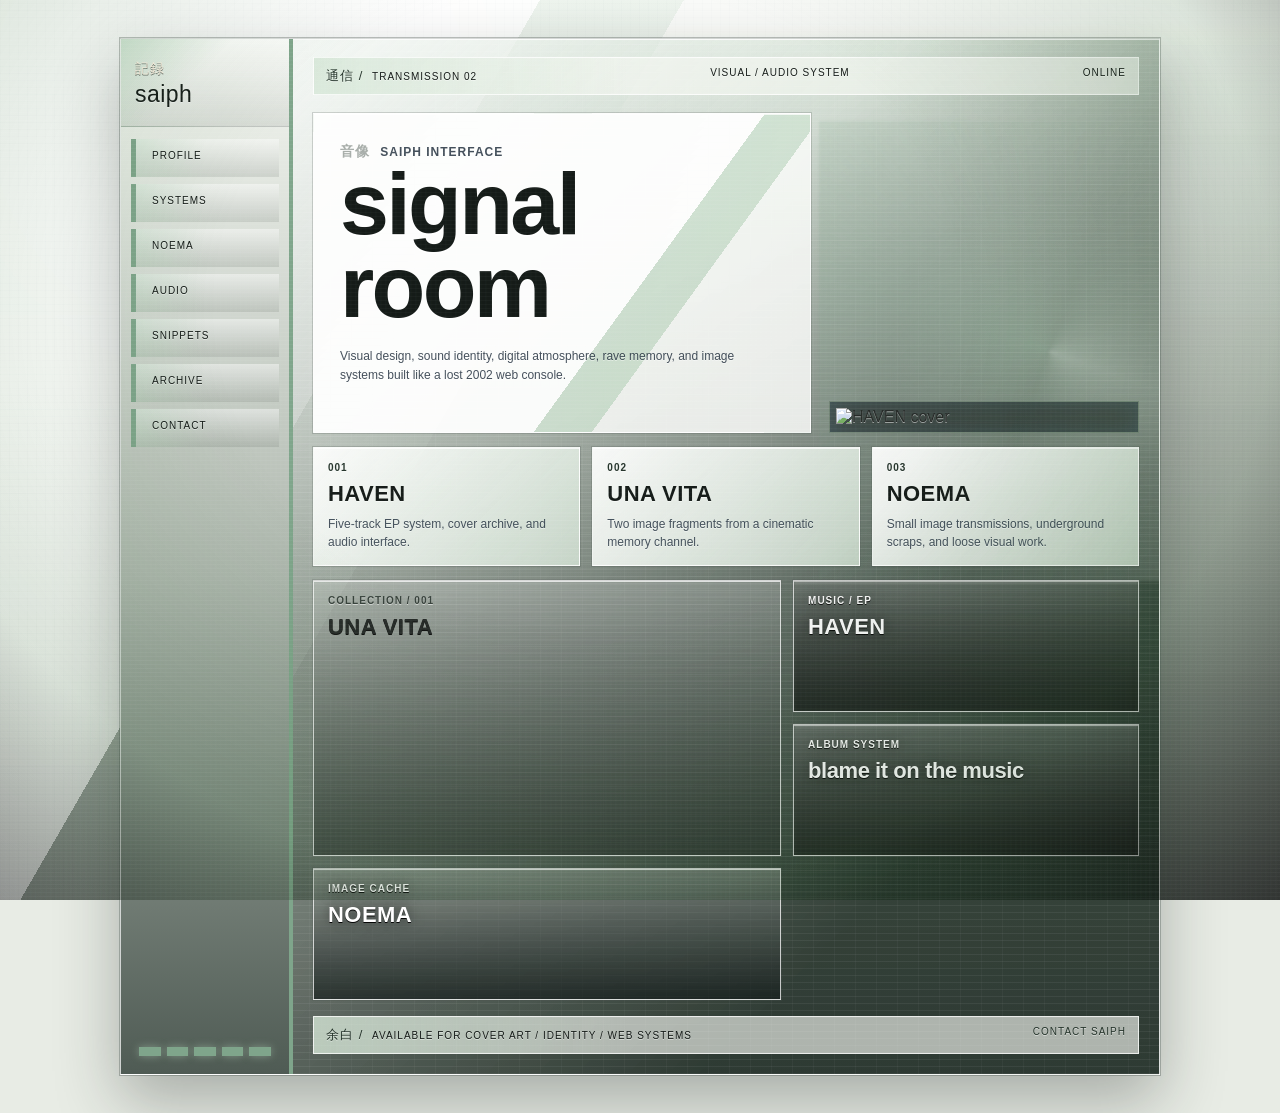
==== index.html @ 789c6767 "Add files via upload" ====
<!DOCTYPE html>
<html lang="en">
<head>
  <meta charset="UTF-8" />
  <meta name="viewport" content="width=device-width, initial-scale=1.0" />
  <title>Saiph</title>
  <link rel="stylesheet" href="style.css" />
</head>

<body class="portal-body">
  <div class="crt-overlay"></div>
  <div class="crt-vignette"></div>
  <div class="texture-overlay"></div>
  <div class="grain"></div>

  <main class="flash-stage home-stage">
    <aside class="stage-menu">
      <a href="index.html" class="stage-mark">saiph</a>
      <nav class="stage-links" aria-label="Primary">
        <a href="about.html">profile</a>
        <a href="index.html#work">systems</a>
        <a href="noema.html">noema</a>
        <a href="sound.html">audio</a>
        <a href="sound.html#snippets">snippets</a>
        <a href="index.html#archive">archive</a>
        <a href="index.html#contact">contact</a>
      </nav>
      <div class="stage-meter">
        <span></span><span></span><span></span><span></span><span></span>
      </div>
    </aside>

    <section class="stage-main">
      <header class="stage-topline">
        <span>transmission 02</span>
        <span>visual / audio system</span>
        <span>online</span>
      </header>

      <div class="hero-console">
        <div class="hero-copy">
          <p class="console-kicker">saiph interface</p>
          <h1>signal<br>room</h1>
          <p>
            Visual design, sound identity, digital atmosphere, rave memory,
            and image systems built like a lost 2002 web console.
          </p>
        </div>

        <div class="hero-visual">
          <img src="images/work/haven1.png" alt="HAVEN cover">
        </div>
      </div>

      <section class="stage-news">
        <article>
          <span>001</span>
          <strong>HAVEN</strong>
          <p>Five-track EP system, cover archive, and audio interface.</p>
        </article>
        <article>
          <span>002</span>
          <strong>UNA VITA</strong>
          <p>Two image fragments from a cinematic memory channel.</p>
        </article>
        <article>
          <span>003</span>
          <strong>NOEMA</strong>
          <p>Small image transmissions, underground scraps, and loose visual work.</p>
        </article>
      </section>

      <section class="stage-work" id="work">
        <a href="unavita.html" class="work-node large-node">
          <span>collection / 001</span>
          <strong>una vita</strong>
        </a>
        <a href="haven.html" class="work-node dark-node">
          <span>music / ep</span>
          <strong>haven</strong>
        </a>
        <a href="blame-it-on-the-music.html" class="work-node archive-node bmotm-preview-node" id="archive">
          <span>album system</span>
          <strong>blame it on the music</strong>
        </a>
        <a href="noema.html" class="work-node noema-preview-node">
          <span>image cache</span>
          <strong>noema</strong>
        </a>
      </section>

      <footer class="stage-footer" id="contact">
        <span>available for cover art / identity / web systems</span>
        <a href="mailto:your@email.com">contact saiph</a>
      </footer>
    </section>
  </main>

  <script src="script.js"></script>
</body>
</html>
---- style.css ----
@font-face {
  font-family: "CustomFont";
  src: url("fonts/ravefont.woff2") format("woff2");
}

@font-face {
  font-family: "SaiphBody";
  src: url("fonts/helvetica-neue-5/HelveticaNeueLight.otf") format("opentype");
}

@font-face {
  font-family: "SaiphBody";
  src: url("fonts/helvetica-neue-5/HelveticaNeueMedium.otf") format("opentype");
  font-weight: 700;
}

@font-face {
  font-family: "SaiphBody";
  src: url("fonts/helvetica-neue-5/HelveticaNeueRoman.otf") format("opentype");
  font-weight: 400;
}

@font-face {
  font-family: "SaiphBody";
  src: url("fonts/helvetica-neue-5/HelveticaNeueBold.otf") format("opentype");
  font-weight: 800;
}

@font-face {
  font-family: "SaiphInterface";
  src: url("fonts/carbonplus-regular-bl.otf") format("opentype");
}

@font-face {
  font-family: "SaiphDisplay";
  src: url("fonts/Capacitor.otf") format("opentype");
}

@font-face {
  font-family: "SaiphWide";
  src: url("fonts/sui generis rg.otf") format("opentype");
}

@font-face {
  font-family: "SaiphHero";
  src: url("fonts/conthrax-sb.otf") format("opentype");
}

@font-face {
  font-family: "SaiphJP";
  src: url("fonts/enka-dot-mincho-24/EnkaDotMincho24.ttf") format("truetype");
}

* {
  box-sizing: border-box;
}

html {
  scroll-behavior: smooth;
}

html,
body {
  margin: 0;
  min-height: 100%;
}

body {
  background: #ff9d35;
  color: #9f4300;
  font-family: Tahoma, Verdana, Arial, sans-serif;
  overflow-x: hidden;
  text-shadow: 0 1px 0 rgba(255, 255, 255, 0.55);
}

:root {
  --page-width: min(1180px, calc(100vw - 70px));

  --aqua: #ffb45c;
  --aqua-dark: #d96600;
  --aqua-deep: #a34700;
  --sky: #ffe3c2;

  --yellow: #ff8f1f;
  --yellow-soft: #ffe7cf;
  --cream: #fffef1;
  --white: #ffffff;

  --text: #a44700;
  --text-dark: #7d3300;
  --text-soft: rgba(125, 51, 0, 0.82);

  --portal-bg: rgba(255, 255, 255, 0.82);
  --portal-border: rgba(255, 255, 255, 0.95);
  --outline: rgba(199, 91, 0, 0.52);
}

body::before {
  content: "";
  position: fixed;
  inset: 0;
  z-index: -5;
  pointer-events: none;

  background:
    radial-gradient(circle at 12% 82%, rgba(255,255,255,0.28), transparent 12%),
    radial-gradient(circle at 75% 18%, rgba(255,255,255,0.18), transparent 16%),
    radial-gradient(circle at 82% 82%, rgba(255,255,255,0.2), transparent 14%),
    repeating-conic-gradient(
      from 0deg at 50% 42%,
      rgba(255,255,255,0.11) 0deg 12deg,
      rgba(255,255,255,0.025) 12deg 24deg
    ),
    linear-gradient(
      to bottom,
      #ff8d1d 0%,
      #ffb454 34%,
      #ffe0bb 64%,
      #fff5ea 100%
    );
}

.texture-overlay {
  position: fixed;
  inset: 0;
  z-index: 4;
  pointer-events: none;

  background:
    linear-gradient(rgba(255,255,255,0.2), rgba(255,255,255,0.02)),
    url("images/waterdrops1.jpg");

  background-size: cover;
  background-position: center;
  opacity: 0.18;
  mix-blend-mode: screen;
  filter: contrast(1.1) saturate(1.1);
}

.grain {
  position: fixed;
  inset: 0;
  z-index: 230;
  pointer-events: none;

  background:
    repeating-linear-gradient(
      to bottom,
      rgba(255,255,255,0.05),
      rgba(255,255,255,0.05) 1px,
      transparent 1px,
      transparent 4px
    );

  mix-blend-mode: overlay;
  opacity: 0.55;
}

.dot-screen {
  position: absolute;
  inset: 0;
  pointer-events: none;

  background-image: radial-gradient(
    rgba(255, 255, 255, 0.36) 1px,
    transparent 1px
  );

  background-size: 7px 7px;
  mix-blend-mode: overlay;
  opacity: 0.52;
}

.crt-overlay {
  position: fixed;
  inset: 0;
  z-index: 300;
  pointer-events: none;

  background:
    repeating-linear-gradient(
      to bottom,
      rgba(255, 255, 255, 0.05) 0px,
      rgba(255, 255, 255, 0.05) 1px,
      transparent 1px,
      transparent 4px
    ),
    repeating-linear-gradient(
      to right,
      rgba(255, 216, 50, 0.018) 0px,
      rgba(255, 216, 50, 0.018) 1px,
      rgba(255, 132, 0, 0.025) 1px,
      rgba(255, 132, 0, 0.025) 2px,
      transparent 2px,
      transparent 5px
    );

  mix-blend-mode: screen;
  opacity: 0.32;
}

.crt-overlay::after {
  content: "";
  position: absolute;
  inset: 0;
  background: rgba(255,255,255,0.04);
  opacity: 0;
  animation: tvFlicker 3.4s infinite;
}

.crt-vignette {
  position: fixed;
  inset: 0;
  z-index: 299;
  pointer-events: none;

  background:
    radial-gradient(
      ellipse at center,
      transparent 50%,
      rgba(156, 70, 0, 0.12) 78%,
      rgba(114, 45, 0, 0.3) 100%
    );

  opacity: 0.7;
}

@keyframes tvFlicker {
  0% { opacity: 0.018; }
  5% { opacity: 0.08; }
  6% { opacity: 0.015; }
  12% { opacity: 0.045; }
  40% { opacity: 0.014; }
  41% { opacity: 0.075; }
  42% { opacity: 0.016; }
  100% { opacity: 0.025; }
}

.orb {
  position: fixed;
  border-radius: 50%;
  filter: blur(36px);
  opacity: 0.45;
  pointer-events: none;
  z-index: 1;
  animation: drift 11s infinite alternate ease-in-out;
}

.orb-one {
  width: 280px;
  height: 280px;
  background: rgba(255, 255, 255, 0.34);
  top: 12%;
  left: -80px;
}

.orb-two {
  width: 240px;
  height: 240px;
  background: rgba(255, 162, 67, 0.34);
  right: -60px;
  top: 45%;
  animation-delay: 2s;
}

.orb-three {
  width: 260px;
  height: 260px;
  background: rgba(255, 232, 209, 0.36);
  left: 46%;
  bottom: 8%;
  animation-delay: 4s;
}

@keyframes drift {
  from {
    transform: translate(0, 0) scale(1);
  }

  to {
    transform: translate(28px, -20px) scale(1.08);
  }
}

.glass {
  background:
    linear-gradient(
      to bottom,
      rgba(255,255,255,0.94),
      rgba(255,232,209,0.82)
    );

  border: 7px solid rgba(255,255,255,0.96);
  border-radius: 24px;

  box-shadow:
    0 0 0 3px rgba(199, 91, 0, 0.34),
    0 10px 0 rgba(255, 143, 31, 0.12),
    0 18px 38px rgba(150, 68, 0, 0.18),
    inset 0 1px 0 rgba(255,255,255,0.98);

  backdrop-filter: blur(6px) saturate(120%);
  -webkit-backdrop-filter: blur(6px) saturate(120%);
}

.eyebrow {
  display: inline-flex;
  align-items: center;
  gap: 7px;

  margin: 0 0 16px 0;
  padding: 6px 12px;
  border-radius: 999px;

  background: rgba(255,255,255,0.72);
  border: 4px solid rgba(255,255,255,0.95);
  box-shadow: 0 0 0 2px rgba(199, 91, 0, 0.3);

  color: var(--text);
  font-size: 10px;
  font-weight: 700;
  letter-spacing: 1.5px;
  text-transform: uppercase;
}

.eyebrow::before {
  content: "★";
  color: var(--yellow);
  font-size: 14px;
  text-shadow: 0 0 6px rgba(255, 216, 60, 0.65);
}

.small-label {
  display: inline-flex;
  margin-bottom: 14px !important;
  padding: 5px 10px;

  color: var(--text);
  background: rgba(255,255,255,0.58);
  border-radius: 999px;

  font-size: 10px !important;
  font-weight: 700;
  letter-spacing: 1.4px;
  text-transform: uppercase;
  opacity: 1 !important;
}

h1,
h2,
h3,
p {
  position: relative;
  z-index: 2;
}

h1,
h2 {
  text-shadow:
    0 3px 0 rgba(255,255,255,0.5),
    0 0 16px rgba(255,255,255,0.28),
    0 0 24px rgba(255, 143, 31, 0.18);
}

h1 {
  margin: 0;
  color: #c85b00;
  font-family: "CustomFont", Tahoma, Verdana, sans-serif;
  font-size: clamp(105px, 19vw, 260px);
  font-weight: 300;
  letter-spacing: -0.085em;
  line-height: 0.74;
  text-transform: lowercase;
}

h2 {
  margin: 0;
  color: #b95300;
  font-family: "CustomFont", Tahoma, Verdana, sans-serif;
  font-size: clamp(40px, 6.5vw, 86px);
  font-weight: 300;
  letter-spacing: -0.055em;
  line-height: 0.95;
  text-transform: lowercase;
}

.nav {
  position: fixed;
  top: 22px;
  left: 50%;
  transform: translateX(-50%);
  width: var(--page-width);
  min-height: 66px;
  padding: 10px 18px;
  border-radius: 999px;
  z-index: 100;

  background:
    linear-gradient(
      to bottom,
      rgba(255,255,255,0.96),
      rgba(255,232,209,0.86)
    );

  border: 7px solid rgba(255,255,255,0.96);

  box-shadow:
    0 0 0 3px rgba(199, 91, 0, 0.42),
    0 12px 28px rgba(150, 68, 0, 0.16),
    inset 0 1px 0 rgba(255,255,255,1);

  display: flex;
  align-items: center;
  justify-content: space-between;
}

.logo {
  color: #c85b00;
  text-decoration: none;
  font-family: "CustomFont", Tahoma, Verdana, sans-serif;
  font-size: 36px;
  line-height: 1;
  letter-spacing: -2px;
  text-transform: lowercase;
  text-shadow: 0 2px 0 rgba(255,255,255,0.55);
}

.logo::after {
  content: "";
  display: inline-block;
  margin-left: 4px;
  padding: 1px 6px;
  border-radius: 7px;
  background: #c85b00;
  color: white;
  font-family: Tahoma, Verdana, sans-serif;
  font-size: 10px;
  letter-spacing: 0;
  vertical-align: middle;
}

.nav-links {
  display: flex;
  gap: 8px;
  flex-wrap: wrap;
}

.nav-links a {
  color: #9f4300;
  text-decoration: none;
  font-size: 11px;
  font-weight: 700;
  letter-spacing: 0.8px;
  text-transform: uppercase;

  padding: 8px 12px;
  border-radius: 999px;

  background:
    linear-gradient(
      to bottom,
      rgba(255,255,255,0.76),
      rgba(255,238,222,0.64)
    );

  border: 2px solid rgba(255,255,255,0.8);
}

.nav-links a:hover {
  background: linear-gradient(to bottom, #fff2e4, #ffad57);
  color: #7d3300;
}

.floating-ui {
  display: none;
}

.hud-chip {
  position: fixed;
  z-index: 120;
  min-width: 165px;
  padding: 12px 14px;
  border-radius: 18px;
  color: #9f4300;

  background:
    linear-gradient(
      to bottom,
      rgba(255,255,255,0.94),
      rgba(255,232,209,0.84)
    );

  border: 6px solid rgba(255,255,255,0.96);

  box-shadow:
    0 0 0 2px rgba(199,91,0,0.42),
    0 0 14px rgba(255, 172, 90, 0.2),
    0 8px 18px rgba(150, 68, 0, 0.14);

  animation:
    hudFloat 5s ease-in-out infinite,
    hudFlicker 6s linear infinite;
}

.hud-label {
  display: block;
  margin-bottom: 4px;
  font-size: 9px;
  font-weight: 700;
  letter-spacing: 2px;
  text-transform: uppercase;
  opacity: 0.62;
}

.hud-value {
  display: block;
  color: #a44700;
  font-size: 11px;
  letter-spacing: 1.3px;
  text-transform: uppercase;
  font-weight: 700;
  text-shadow:
    0 0 6px rgba(255,255,255,0.65),
    0 0 12px rgba(255, 143, 31, 0.18);
}

.hud-top-left {
  top: 112px;
  left: 34px;
}

.hud-top-right {
  top: 112px;
  right: 34px;
}

.hud-bottom-left {
  bottom: 34px;
  left: 34px;
}

.hud-scan {
  position: fixed;
  left: 0;
  right: 0;
  top: -12%;
  height: 18%;
  z-index: 250;
  pointer-events: none;

  background: linear-gradient(
    to bottom,
    rgba(255,255,255,0),
    rgba(255,255,255,0.05),
    rgba(255, 143, 31, 0.12),
    rgba(255,255,255,0)
  );

  mix-blend-mode: screen;
  animation: scanSweep 9s linear infinite;
}

body::after {
  content: "";
  position: fixed;
  width: 118px;
  height: 118px;
  bottom: 24px;
  right: 24px;
  z-index: 115;
  pointer-events: none;
  opacity: 0.46;

  border-bottom: 4px solid rgba(255,255,255,0.72);
  border-right: 4px solid rgba(255,255,255,0.72);
  border-radius: 0 0 22px 0;
  box-shadow: 0 0 0 2px rgba(199,91,0,0.22);
}

@keyframes hudFloat {
  0% { transform: translateY(0); }
  50% { transform: translateY(-6px); }
  100% { transform: translateY(0); }
}

@keyframes hudFlicker {
  0% { opacity: 0.96; }
  2% { opacity: 0.76; }
  4% { opacity: 0.98; }
  20% { opacity: 0.9; }
  21% { opacity: 0.7; }
  22% { opacity: 0.95; }
  60% { opacity: 0.88; }
  61% { opacity: 1; }
  62% { opacity: 0.86; }
  100% { opacity: 0.94; }
}

@keyframes scanSweep {
  0% {
    top: -18%;
    opacity: 0;
  }

  8% {
    opacity: 0.72;
  }

  50% {
    opacity: 0.42;
  }

  100% {
    top: 110%;
    opacity: 0;
  }
}

.section-grid,
.section-header,
.work-grid,
.featured-collection,
.details-grid,
.showcase-grid,
.next-link,
.haven-gallery-grid,
.haven-tracklist-wrap,
.about-channel-grid,
.sound-release-grid {
  width: var(--page-width);
  margin-left: auto;
  margin-right: auto;
  position: relative;
  z-index: 3;
}

.page-section {
  min-height: 100vh;
  position: relative;
  z-index: 5;
  padding: 118px 0;
  color: var(--text);
}

.page-section::before,
.collection-showcase::before,
.details-section::before,
.next-section::before,
.haven-gallery-section::before,
.haven-tracklist-section::before,
.about-page-section::before,
.about-signal-section::before,
.sound-release-section::before {
  content: "";
  position: absolute;
  inset: 0;
  pointer-events: none;
  z-index: 1;

  background:
    radial-gradient(circle at 12% 28%, rgba(255,255,255,0.24), transparent 10%),
    radial-gradient(circle at 82% 72%, rgba(255,255,255,0.18), transparent 12%),
    repeating-linear-gradient(
      to bottom,
      rgba(255,255,255,0.08),
      rgba(255,255,255,0.08) 1px,
      transparent 1px,
      transparent 8px
    );

  mix-blend-mode: overlay;
}

.section-grid {
  display: grid;
  grid-template-columns: 1fr 430px;
  gap: 36px;
  align-items: start;
}

.section-title {
  position: sticky;
  top: 120px;
}

.section-header {
  margin-bottom: 34px;
}

.text-panel,
.process-panel {
  border-radius: 24px;
  padding: 24px;
  margin-top: 34px;
}

.text-panel p,
.process-row p {
  margin: 0 0 16px;
  font-size: 13px;
  line-height: 1.65;
  color: var(--text-soft);
}

.hero,
.about-page-hero,
.sound-page-hero {
  min-height: 100vh;
  position: relative;
  padding: 120px 0 74px;
  overflow: hidden;

  background:
    radial-gradient(circle at 12% 35%, rgba(255,255,255,0.28), transparent 13%),
    radial-gradient(circle at 82% 78%, rgba(255,255,255,0.26), transparent 15%),
    repeating-conic-gradient(
      from 0deg at 50% 45%,
      rgba(255,255,255,0.12) 0deg 11deg,
      rgba(255,255,255,0.025) 11deg 24deg
    ),
    linear-gradient(
      to bottom,
      #ff8d1d 0%,
      #ffb454 36%,
      #ffe0bb 63%,
      #fff5ea 100%
    );

  filter: saturate(1.12) contrast(1.02);
}

.hero::before {
  content: "";
  position: absolute;
  left: -8%;
  top: 10%;
  width: 55vw;
  height: 55vw;
  border-radius: 50%;
  border: 34px solid rgba(255, 143, 31, 0.58);
  box-shadow:
    0 0 0 12px rgba(255,255,255,0.42),
    inset 0 0 30px rgba(255,255,255,0.25);
  opacity: 0.55;
  transform: rotate(-18deg);
  pointer-events: none;
}

.hero-grid,
.about-page-grid,
.sound-page-grid {
  position: relative;
  z-index: 6;
  width: var(--page-width);
  min-height: calc(100vh - 194px);
  margin: 0 auto;

  display: grid;
  grid-template-columns: 1fr 350px;
  align-items: end;
  gap: 28px;
}

.hero-panel,
.about-profile-card,
.sound-status-card {
  padding: 20px;
  border-radius: 24px;
  margin-bottom: 18px;
  position: relative;
}

.about-profile-card::before,
.sound-status-card::before {
  content: "";
  position: absolute;
  inset: 12px;
  border: 2px dotted rgba(199,91,0,0.34);
  border-radius: 16px;
  pointer-events: none;
}

.hero-panel p {
  margin: 0;
  font-size: 13px;
  line-height: 1.55;
  color: var(--text-soft);
}

.about-section,
.work-section,
.archive-section,
.contact-section,
.collection-showcase,
.process-section,
.details-section,
.haven-story-section,
.haven-gallery-section,
.haven-tracklist-section,
.next-section,
.about-page-section,
.about-signal-section,
.sound-release-section {
  background:
    radial-gradient(circle at 12% 25%, rgba(255,255,255,0.3), transparent 12%),
    radial-gradient(circle at 78% 78%, rgba(255,255,255,0.22), transparent 14%),
    repeating-conic-gradient(
      from 0deg at 50% 40%,
      rgba(255,255,255,0.09) 0deg 10deg,
      rgba(255,255,255,0.02) 10deg 22deg
    ),
    linear-gradient(
      to bottom,
      #ff9d35 0%,
      #ffe0bb 38%,
      #ffffff 70%,
      #ffb15d 100%
    );

  background-size: cover;
  background-position: center;
}

.archive-section,
.next-section {
  background:
    radial-gradient(circle at 18% 28%, rgba(255,255,255,0.28), transparent 12%),
    radial-gradient(circle at 76% 76%, rgba(255,255,255,0.2), transparent 14%),
    linear-gradient(
      to bottom,
      #ffbd72 0%,
      #ffffff 52%,
      #ffb15d 100%
    );
}

.featured-collection {
  margin-bottom: 24px;
  min-height: 560px;
  border-radius: 28px;
  padding: 24px;

  display: grid;
  grid-template-columns: 350px 1fr;
  gap: 28px;
  align-items: center;

  overflow: hidden;
}

.featured-collection::before {
  content: "";
  position: absolute;
  inset: 0;
  background:
    radial-gradient(circle at 18% 18%, rgba(255, 143, 31, 0.22), transparent 22%),
    radial-gradient(circle at 88% 82%, rgba(255, 211, 168, 0.24), transparent 30%);
  pointer-events: none;
}

.featured-info {
  position: relative;
  z-index: 2;
}

.featured-info h3 {
  margin: 0 0 16px;
  color: var(--text);
  font-family: "CustomFont", Tahoma, Verdana, sans-serif;
  font-size: clamp(50px, 7vw, 96px);
  font-weight: 300;
  letter-spacing: -0.075em;
  line-height: 0.88;
  text-transform: lowercase;
}

.featured-info p {
  margin: 0 0 22px;
  max-width: 310px;
  color: var(--text-soft);
  font-size: 13px;
  line-height: 1.65;
}

.featured-images {
  position: relative;
  z-index: 2;
  height: 500px;
}

.featured-img {
  position: absolute;
  overflow: hidden;
  border-radius: 22px;
  padding: 8px;

  background: white;
  border: 7px solid rgba(255,255,255,0.96);

  box-shadow:
    0 0 0 3px rgba(199, 91, 0, 0.32),
    0 14px 30px rgba(150, 68, 0, 0.16);

  transition: 0.35s ease;
}

.featured-img img,
.showcase-image img {
  width: 100%;
  height: 100%;
  display: block;
  object-fit: cover;
}

.featured-img img {
  border-radius: 14px;
}

.tall-img {
  width: 46%;
  height: 92%;
  left: 5%;
  top: 0;
  transform: rotate(-2deg);
}

.offset-img {
  width: 54%;
  height: 70%;
  right: 2%;
  bottom: 0;
  transform: rotate(3deg);
}

.tall-img:hover {
  transform: rotate(-2deg) translateY(-10px) scale(1.02);
}

.offset-img:hover {
  transform: rotate(3deg) translateY(-10px) scale(1.02);
}

.collection-link,
.button {
  display: inline-flex;
  align-items: center;
  justify-content: center;
  padding: 12px 18px;
  border-radius: 999px;

  color: #7d3300;
  text-decoration: none;
  font-size: 11px;
  font-weight: 700;
  letter-spacing: 1px;
  text-transform: uppercase;

  background: linear-gradient(to bottom, #fff2e4, #ffad57);
  border: 5px solid white;

  box-shadow:
    0 0 0 2px rgba(199,91,0,0.34),
    0 8px 18px rgba(150,68,0,0.12);

  transition: 0.25s ease;
}

.collection-link:hover,
.button:hover {
  transform: translateY(-3px);
  filter: saturate(1.15);
}

.work-grid {
  display: grid;
  grid-template-columns: repeat(3, 1fr);
  gap: 18px;
}

.work-card {
  border-radius: 24px;
  padding: 16px;
  min-height: 460px;

  display: flex;
  flex-direction: column;
  justify-content: flex-end;

  transition:
    transform 0.35s ease,
    background 0.35s ease,
    border 0.35s ease;
}

.work-card:hover {
  transform: translateY(-10px) scale(1.012);
}

.work-image {
  height: 245px;
  border-radius: 18px;
  margin-bottom: 18px;

  background-size: cover;
  background-position: center;

  border: 7px solid rgba(255,255,255,0.96);

  box-shadow:
    0 0 0 2px rgba(199,91,0,0.32),
    0 10px 24px rgba(150,68,0,0.14);

  filter:
    contrast(1.04)
    saturate(1.08)
    brightness(1.02)
    blur(0.08px);
}

.work-image-haven {
  background:
    linear-gradient(rgba(255,255,255,0.12), rgba(255,132,0,0.16)),
    url("images/work/haven1.png");
}

.work-image-two {
  background:
    radial-gradient(circle at 30% 30%, rgba(255, 143, 31, 0.55), transparent 38%),
    radial-gradient(circle at 70% 80%, rgba(255, 232, 209, 0.5), transparent 42%),
    #ffbd72;
}

.work-image-three {
  background:
    radial-gradient(circle at top left, rgba(255, 143, 31, 0.42), transparent 35%),
    radial-gradient(circle at bottom right, rgba(255, 232, 209, 0.68), transparent 35%),
    #fff5ea;
}

.work-card h3,
.about-channel-card h3,
.sound-release-card h3,
.sound-player-placeholder h3,
.process-row h3,
.detail-card h3 {
  margin: 0 0 10px;
  color: var(--text);
  font-family: "CustomFont", Tahoma, Verdana, sans-serif;
  font-size: 30px;
  font-weight: 300;
  letter-spacing: -0.04em;
  line-height: 1;
  text-transform: lowercase;
}

.work-card p,
.about-channel-card p,
.sound-release-card p,
.sound-player-placeholder p {
  margin: 0 0 14px;
  color: var(--text-soft);
  font-size: 13px;
  line-height: 1.55;
}

.archive-list {
  border-radius: 24px;
  overflow: hidden;
  margin-top: 34px;
}

.archive-row {
  display: grid;
  grid-template-columns: 70px 1fr;
  gap: 16px;
  padding: 20px 22px;
  border-bottom: 2px solid rgba(199, 91, 0, 0.16);
}

.archive-row:last-child {
  border-bottom: none;
}

.archive-row span {
  color: var(--text);
  font-size: 11px;
  font-weight: 700;
  letter-spacing: 3px;
  opacity: 0.62;
}

.archive-row p {
  margin: 0;
  color: var(--text);
  font-size: 15px;
  font-weight: 700;
  letter-spacing: 0.8px;
  text-transform: lowercase;
}

.contact-section {
  min-height: 100vh;
  padding: 120px 0;
  position: relative;
  z-index: 5;

  display: flex;
  align-items: center;
  justify-content: center;
}

.contact-card {
  width: min(760px, calc(100vw - 80px));
  border-radius: 28px;
  padding: 38px;
  text-align: center;
}

.contact-card h2 {
  margin-bottom: 22px;
}

.contact-card p {
  max-width: 520px;
  margin: 0 auto 28px;
  color: var(--text-soft);
  font-size: 14px;
  line-height: 1.65;
}

.collection-hero,
.haven-hero {
  min-height: 100vh;
  position: relative;
  z-index: 5;
  padding: 120px 0 74px;

  background:
    radial-gradient(circle at 12% 35%, rgba(255,255,255,0.28), transparent 13%),
    radial-gradient(circle at 82% 78%, rgba(255,255,255,0.26), transparent 15%),
    linear-gradient(
      to bottom,
      rgba(255, 143, 31, 0.5),
      rgba(255, 232, 209, 0.5) 45%,
      rgba(255, 177, 93, 0.86) 100%
    );

  background-size: cover;
  background-position: center;
  filter: saturate(1.08) contrast(1.02);
}

.collection-hero {
  background:
    radial-gradient(circle at 12% 35%, rgba(255,255,255,0.28), transparent 13%),
    radial-gradient(circle at 82% 78%, rgba(255,255,255,0.26), transparent 15%),
    linear-gradient(
      to bottom,
      rgba(255, 143, 31, 0.5),
      rgba(255, 232, 209, 0.5) 45%,
      rgba(255, 177, 93, 0.86) 100%
    ),
    url("images/work/unavita1.png");
}

.haven-hero {
  background:
    radial-gradient(circle at 12% 35%, rgba(255,255,255,0.28), transparent 13%),
    radial-gradient(circle at 82% 78%, rgba(255,255,255,0.26), transparent 15%),
    linear-gradient(
      to bottom,
      rgba(255, 143, 31, 0.48),
      rgba(255, 232, 209, 0.48) 45%,
      rgba(255, 177, 93, 0.84) 100%
    ),
    url("images/work/haven1.png");
  overflow: hidden;
}

.collection-hero-grid,
.haven-hero-grid {
  width: var(--page-width);
  min-height: calc(100vh - 194px);
  margin: 0 auto;

  display: grid;
  grid-template-columns: 1fr 350px;
  align-items: end;
  gap: 28px;

  position: relative;
  z-index: 3;
}

.collection-title h1,
.haven-title-block h1,
.about-page-title h1,
.sound-page-title h1 {
  margin: 0;
  color: #c85b00;
  font-size: clamp(86px, 15vw, 230px);
  line-height: 0.74;
}

.haven-title-block h1 {
  font-size: clamp(96px, 17vw, 240px);
  line-height: 0.8;
  text-transform: uppercase;
}

.collection-intro,
.haven-hud {
  padding: 20px;
  border-radius: 24px;
  margin-bottom: 18px;
  position: relative;
}

.collection-intro p {
  margin: 0;
  color: var(--text-soft);
  font-size: 13px;
  line-height: 1.58;
}

.collection-showcase {
  position: relative;
  z-index: 5;
  min-height: 100vh;
  padding: 110px 0;
}

.showcase-grid {
  display: grid;
  grid-template-columns: 1.1fr 0.9fr;
  gap: 22px;
  align-items: center;
}

.showcase-image {
  border-radius: 24px;
  padding: 8px;
  overflow: hidden;
}

.showcase-image img {
  border-radius: 15px;
}

.large-left {
  height: 690px;
}

.small-right {
  height: 500px;
  transform: translateY(80px);
}

.process-row {
  display: grid;
  grid-template-columns: 58px 1fr;
  gap: 22px;
  padding: 24px 0;
  border-bottom: 2px solid rgba(199, 91, 0, 0.16);
}

.process-row:first-child {
  padding-top: 0;
}

.process-row:last-child {
  padding-bottom: 0;
  border-bottom: none;
}

.process-row span,
.track-item span {
  color: var(--text);
  font-size: 11px;
  font-weight: 700;
  letter-spacing: 3px;
  opacity: 0.62;
}

.details-section {
  position: relative;
  z-index: 5;
  padding: 110px 0;
  color: var(--text);
}

.details-grid {
  display: grid;
  grid-template-columns: repeat(3, 1fr);
  gap: 18px;
}

.detail-card {
  border-radius: 24px;
  padding: 24px;
  min-height: 170px;

  display: flex;
  flex-direction: column;
  justify-content: flex-end;
}

.haven-track-cloud {
  position: absolute;
  inset: 0;
  z-index: 2;
  pointer-events: none;
  overflow: hidden;

  display: grid;
  grid-template-columns: repeat(3, 1fr);
  align-content: center;
  gap: 15px 22px;
  padding: 150px 60px 60px;
}

.haven-track-cloud span {
  color: rgba(255,255,255,0.22);
  font-family: "CustomFont", Tahoma, Verdana, sans-serif;
  font-size: clamp(28px, 4vw, 74px);
  letter-spacing: 0.05em;
  text-transform: uppercase;
  white-space: nowrap;
  text-shadow: 0 0 12px rgba(255,255,255,0.22);
}

.haven-track-cloud span:nth-child(2n) {
  color: rgba(255, 220, 55, 0.22);
}

.haven-track-cloud span:nth-child(3n) {
  color: rgba(255,255,255,0.15);
}

.haven-track-cloud span:nth-child(4n) {
  color: rgba(72, 180, 205, 0.18);
}

.haven-hud::before {
  content: "";
  position: absolute;
  inset: 12px;
  border: 2px dotted rgba(199,91,0,0.34);
  border-radius: 16px;
  pointer-events: none;
}

.hud-row {
  display: flex;
  justify-content: space-between;
  gap: 14px;
  padding: 11px 0;
  border-bottom: 2px solid rgba(199, 91, 0, 0.14);
  position: relative;
  z-index: 2;
}

.hud-row:last-of-type {
  margin-bottom: 18px;
}

.hud-row span {
  color: var(--text);
  font-size: 10px;
  font-weight: 700;
  letter-spacing: 1.5px;
  text-transform: uppercase;
  opacity: 0.65;
}

.hud-row strong {
  color: var(--text-dark);
  font-size: 11px;
  letter-spacing: 1px;
  text-transform: uppercase;
  font-weight: 700;
}

.hud-button {
  width: 100%;
}

.haven-gallery-section,
.haven-tracklist-section,
.about-page-section,
.about-signal-section,
.sound-release-section {
  min-height: 100vh;
  position: relative;
  z-index: 5;
  padding: 110px 0;
  color: var(--text);
}

.haven-gallery-grid {
  display: grid;
  grid-template-columns: repeat(2, 1fr);
  gap: 18px;
}

.haven-cover-card {
  border-radius: 24px;
  padding: 16px;
}

.haven-cover-image,
.sound-cover {
  border-radius: 18px;
  overflow: hidden;
  border: 7px solid white;
  box-shadow:
    0 0 0 2px rgba(199,91,0,0.32),
    0 12px 24px rgba(150,68,0,0.14);
}

.haven-cover-image img,
.sound-cover img {
  width: 100%;
  display: block;
  object-fit: cover;
}

.haven-tracklist-wrap {
  display: grid;
  grid-template-columns: 1fr 320px;
  gap: 18px;
  align-items: start;
}

.tracklist-panel,
.haven-side-note {
  border-radius: 24px;
  padding: 20px;
}

.track-item {
  display: grid;
  grid-template-columns: 62px 1fr;
  gap: 18px;
  padding: 16px 0;
  border-bottom: 2px solid rgba(199, 91, 0, 0.16);
}

.track-item:last-child {
  border-bottom: none;
}

.track-item span {
  align-self: center;
}

.track-item p {
  margin: 0;
  color: var(--text);
  font-family: "CustomFont", Tahoma, Verdana, sans-serif;
  font-size: clamp(24px, 2.2vw, 38px);
  letter-spacing: -0.04em;
  line-height: 1.05;
  text-transform: uppercase;
}

.haven-side-note p {
  margin: 0 0 14px;
  color: var(--text-soft);
  font-size: 13px;
  line-height: 1.6;
}

.about-channel-grid {
  display: grid;
  grid-template-columns: repeat(3, 1fr);
  gap: 18px;
}

.about-channel-card {
  min-height: 320px;
  border-radius: 24px;
  padding: 20px;

  display: flex;
  flex-direction: column;
  justify-content: flex-end;
}

.sound-release-grid {
  display: grid;
  grid-template-columns: 1fr 1fr;
  gap: 18px;
}

.sound-release-card,
.sound-player-placeholder {
  border-radius: 24px;
  padding: 18px;
}

.sound-cover {
  margin-bottom: 18px;
}

.sound-release-info {
  padding: 4px;
}

.media-player {
  margin-top: 20px;
  border-radius: 20px;
  padding: 14px;

  background:
    linear-gradient(
      to bottom,
      rgba(255,255,255,0.72),
      rgba(255,226,200,0.72)
    );

  border: 5px solid white;
  box-shadow:
    0 0 0 2px rgba(199,91,0,0.32),
    inset 0 1px 0 rgba(255,255,255,0.9);
}

.player-screen {
  border-radius: 14px;
  padding: 18px;
  margin-bottom: 12px;

  background:
    linear-gradient(
      to bottom,
      #d96500,
      #9f4300
    );

  color: white;
  box-shadow:
    inset 0 0 18px rgba(255,255,255,0.14),
    0 0 12px rgba(176,77,0,0.22);
}

.player-screen span {
  display: block;
  margin-bottom: 8px;
  font-size: 10px;
  letter-spacing: 2px;
  opacity: 0.76;
}

.player-screen strong {
  display: block;
  font-size: 18px;
  letter-spacing: 1px;
}

.player-screen p {
  margin: 10px 0 0;
  color: rgba(255,255,255,0.82);
}

.player-progress {
  height: 12px;
  margin-bottom: 12px;
  padding: 2px;
  border-radius: 999px;
  background: rgba(255,255,255,0.82);
  border: 2px solid rgba(255,255,255,0.92);
}

.player-progress span {
  display: block;
  width: 18%;
  height: 100%;
  border-radius: inherit;
  background: linear-gradient(to right, #ffbd72, #ff7a00);
}

.player-controls {
  display: flex;
  gap: 8px;
  margin-bottom: 12px;
}

.player-controls button {
  flex: 1;
  height: 42px;
  border-radius: 999px;

  background: linear-gradient(to bottom, #fff2e4, #ffb15d);
  border: 4px solid white;
  color: #9f4300;

  font-size: 12px;
  font-weight: 700;

  box-shadow:
    0 0 0 2px rgba(199,91,0,0.28);
  cursor: pointer;
}

.player-controls button:hover,
.player-track:hover {
  filter: saturate(1.15);
  transform: translateY(-2px);
}

.player-tracklist {
  display: grid;
  gap: 8px;
}

.player-track {
  width: 100%;
  min-height: 44px;
  padding: 0 14px;
  border-radius: 14px;
  border: 2px solid rgba(255,255,255,0.92);
  background: rgba(255,255,255,0.72);
  color: var(--text-dark);
  text-align: left;
  font-size: 12px;
  font-weight: 700;
  letter-spacing: 1px;
  cursor: pointer;
}

.player-track.is-active {
  background: linear-gradient(to right, #ff8d1d, #ffc37d);
  color: white;
}

.next-section {
  position: relative;
  z-index: 5;
  padding: 90px 0 120px;
  color: var(--text);
}

.next-link {
  display: flex;
  justify-content: space-between;
  align-items: center;

  border-radius: 28px;
  padding: 28px;

  color: var(--text);
  text-decoration: none;
}

.next-link span {
  color: var(--text);
  font-size: 11px;
  font-weight: 700;
  letter-spacing: 2px;
  text-transform: uppercase;
  opacity: 0.66;
}

.next-link strong {
  color: var(--text);
  font-family: "CustomFont", Tahoma, Verdana, sans-serif;
  font-size: clamp(30px, 5vw, 68px);
  font-weight: 300;
  letter-spacing: -0.06em;
  text-transform: lowercase;
}

.next-link:hover {
  filter: saturate(1.1);
}

img {
  image-rendering: auto;
  filter:
    contrast(1.04)
    saturate(1.08)
    brightness(1.02)
    blur(0.05px);
}

/* Older sci-fi / liminal Y2K pass */
:root {
  --page-width: min(1120px, calc(100vw - 76px));
  --aqua: #8dc2df;
  --aqua-dark: #1a6092;
  --aqua-deep: #071525;
  --sky: #d9edf4;
  --yellow: #8fd12a;
  --yellow-soft: #d8f4a7;
  --cream: #f3f5ec;
  --text: #17364d;
  --text-dark: #071525;
  --text-soft: rgba(13, 35, 52, 0.74);
  --portal-bg: rgba(239, 248, 250, 0.76);
  --portal-border: rgba(255, 255, 255, 0.72);
  --outline: rgba(68, 127, 165, 0.46);
  --void: #03080f;
  --acid: #8fd12a;
  --violet: #53319a;
}

body {
  background: #071525;
  color: var(--text);
  font-family: "Trebuchet MS", Tahoma, Verdana, Arial, sans-serif;
  text-shadow: 0 1px 0 rgba(255,255,255,0.48);
}

body::before {
  background:
    linear-gradient(rgba(242,250,252,0.62), rgba(10,28,45,0.9)),
    url("images/waterdrops1.jpg"),
    linear-gradient(120deg, #eaf4f6 0%, #9ec6da 34%, #244f78 67%, #040810 100%);
  background-size: cover;
  background-position: center;
  filter: saturate(0.7) contrast(0.9) brightness(1.06);
}

.texture-overlay {
  background:
    linear-gradient(rgba(255,255,255,0.2), rgba(255,255,255,0.03)),
    repeating-linear-gradient(90deg, rgba(8,32,50,0.04) 0 1px, transparent 1px 9px),
    repeating-linear-gradient(0deg, rgba(8,32,50,0.03) 0 1px, transparent 1px 7px);
  opacity: 0.38;
  mix-blend-mode: multiply;
}

.crt-overlay {
  background:
    repeating-linear-gradient(to bottom, rgba(255,255,255,0.055) 0 1px, transparent 1px 4px),
    repeating-linear-gradient(to right, rgba(109,180,220,0.035) 0 1px, rgba(132,210,60,0.022) 1px 2px, transparent 2px 5px);
  opacity: 0.42;
}

.crt-vignette {
  background:
    radial-gradient(ellipse at center, transparent 42%, rgba(12,44,68,0.25) 72%, rgba(0,0,0,0.68) 100%);
}

.grain {
  opacity: 0.38;
}

.orb {
  display: none;
}

.glass {
  border-radius: 11px;
  border: 1px solid rgba(255,255,255,0.82);
  background:
    linear-gradient(180deg, rgba(255,255,255,0.78), rgba(189,220,232,0.58) 48%, rgba(51,101,138,0.26)),
    linear-gradient(90deg, rgba(255,255,255,0.45), rgba(255,255,255,0));
  box-shadow:
    inset 0 1px 0 rgba(255,255,255,0.94),
    inset 0 -18px 30px rgba(22,61,91,0.12),
    0 0 0 1px rgba(49,91,123,0.32),
    0 16px 34px rgba(2,12,24,0.24);
}

.nav {
  min-height: 46px;
  padding: 5px 10px;
  border-radius: 4px 18px 4px 18px;
  background:
    linear-gradient(180deg, rgba(244,250,251,0.92), rgba(168,205,222,0.76) 52%, rgba(55,104,140,0.32));
  border: 1px solid rgba(255,255,255,0.86);
  box-shadow:
    inset 0 1px 0 rgba(255,255,255,1),
    inset 0 -10px 20px rgba(18,68,105,0.18),
    0 0 0 1px rgba(15,46,70,0.34),
    0 12px 28px rgba(3,11,20,0.22);
}

.logo {
  color: #071525;
  font-family: Tahoma, Verdana, Arial, sans-serif;
  font-size: 18px;
  font-weight: 800;
  letter-spacing: 1px;
  text-transform: uppercase;
}

.logo::after {
  background: #071525;
  color: #8fd12a;
  border-radius: 2px;
}

.nav-links a {
  border-radius: 3px 10px 3px 10px;
  border: 1px solid rgba(255,255,255,0.72);
  background: linear-gradient(180deg, rgba(255,255,255,0.66), rgba(111,161,192,0.24));
  color: #17364d;
  font-size: 10px;
}

.nav-links a:hover {
  background: linear-gradient(180deg, #dff6ff, #7baed0);
  color: #06111f;
}

.hud-chip {
  min-width: 144px;
  padding: 9px 11px;
  border-radius: 4px 14px 4px 14px;
  color: #17364d;
  background: linear-gradient(180deg, rgba(247,252,252,0.86), rgba(116,165,193,0.42));
  border: 1px solid rgba(255,255,255,0.74);
  box-shadow:
    inset 0 1px 0 rgba(255,255,255,0.9),
    0 0 0 1px rgba(25,75,112,0.32),
    0 0 24px rgba(122,196,232,0.18);
}

.hud-value {
  color: #071525;
}

.eyebrow,
.small-label {
  border-radius: 2px 9px 2px 9px;
  background: rgba(245,250,250,0.72);
  border: 1px solid rgba(255,255,255,0.78);
  box-shadow: inset 0 -8px 16px rgba(50,100,132,0.1), 0 0 0 1px rgba(42,93,128,0.2);
  color: #17364d;
}

.eyebrow::before {
  content: "";
  width: 7px;
  height: 7px;
  border-radius: 50%;
  background: var(--acid);
  box-shadow: 0 0 8px rgba(143,209,42,0.8);
}

h1,
h2 {
  color: #ecf7fb;
  font-family: "CustomFont", Tahoma, Verdana, sans-serif;
  text-shadow:
    0 1px 0 rgba(7,21,37,0.9),
    0 0 18px rgba(107,182,224,0.34),
    0 0 46px rgba(255,255,255,0.28);
}

.hero,
.about-page-hero,
.sound-page-hero,
.collection-hero,
.haven-hero {
  background:
    linear-gradient(180deg, rgba(244,250,250,0.2), rgba(11,38,60,0.36) 44%, rgba(2,8,15,0.9) 100%),
    url("images/waterdrops1.jpg");
  background-size: cover;
  background-position: center;
}

.hero::before {
  border: 0;
  width: 78vw;
  height: 42vh;
  left: 10vw;
  top: 13vh;
  border-radius: 48% 52% 40% 60%;
  background: rgba(255,255,255,0.13);
  box-shadow:
    inset 0 0 60px rgba(255,255,255,0.38),
    0 0 44px rgba(124,196,230,0.24);
  transform: rotate(-4deg);
}

.hero-panel,
.about-profile-card,
.sound-status-card,
.collection-intro,
.haven-hud,
.text-panel,
.work-card,
.featured-collection,
.archive-list,
.contact-card,
.detail-card,
.about-channel-card,
.sound-release-card,
.sound-player-placeholder,
.next-link,
.tracklist-panel,
.haven-side-note {
  border-radius: 5px 22px 5px 22px;
}

.about-section,
.work-section,
.archive-section,
.contact-section,
.collection-showcase,
.process-section,
.details-section,
.haven-story-section,
.haven-gallery-section,
.haven-tracklist-section,
.next-section,
.about-page-section,
.about-signal-section,
.sound-release-section {
  background:
    radial-gradient(ellipse at 50% 0%, rgba(255,255,255,0.48), transparent 34%),
    linear-gradient(180deg, rgba(236,246,248,0.78) 0%, rgba(174,204,219,0.72) 46%, rgba(7,21,37,0.94) 100%);
}

.work-image,
.featured-img,
.showcase-image,
.haven-cover-image,
.sound-cover {
  border-radius: 5px 18px 5px 18px;
  border: 1px solid rgba(255,255,255,0.84);
  box-shadow:
    inset 0 0 18px rgba(255,255,255,0.16),
    0 0 0 1px rgba(23,54,77,0.34),
    0 14px 28px rgba(3,11,20,0.18);
}

.collection-link,
.button {
  border-radius: 3px 12px 3px 12px;
  background: linear-gradient(180deg, #eaf7fb, #8bb7d2 58%, #406f91);
  border: 1px solid rgba(255,255,255,0.86);
  color: #071525;
  box-shadow:
    inset 0 1px 0 rgba(255,255,255,0.92),
    0 0 0 1px rgba(13,45,68,0.34);
}

.media-player {
  position: relative;
  overflow: hidden;
  border-radius: 4px 22px 4px 22px;
  padding: 12px;
  background:
    linear-gradient(180deg, rgba(238,247,249,0.82), rgba(104,151,180,0.62) 50%, rgba(5,13,24,0.74)),
    repeating-linear-gradient(90deg, rgba(255,255,255,0.12) 0 1px, transparent 1px 8px);
  border: 1px solid rgba(255,255,255,0.78);
  box-shadow:
    inset 0 1px 0 rgba(255,255,255,0.92),
    inset 0 -26px 36px rgba(1,8,16,0.22),
    0 0 0 1px rgba(8,31,50,0.44);
}

.media-player::before {
  content: "";
  position: absolute;
  inset: 8px;
  pointer-events: none;
  border-radius: 2px 16px 2px 16px;
  border: 1px solid rgba(255,255,255,0.34);
  background:
    radial-gradient(circle at 88% 14%, rgba(143,209,42,0.22), transparent 10%),
    linear-gradient(90deg, transparent 0 68%, rgba(3,8,15,0.22) 68% 69%, transparent 69%);
}

.player-screen {
  position: relative;
  border-radius: 3px 15px 3px 15px;
  background:
    radial-gradient(circle at 78% 18%, rgba(143,209,42,0.16), transparent 18%),
    linear-gradient(180deg, #071525, #0b1f32 55%, #02060b);
  border: 1px solid rgba(180,220,238,0.44);
  color: #eaf7fb;
  box-shadow:
    inset 0 0 20px rgba(107,182,224,0.18),
    0 0 18px rgba(10,25,40,0.2);
}

.player-screen strong {
  font-family: Tahoma, Verdana, Arial, sans-serif;
  font-size: 22px;
  letter-spacing: 2px;
  color: #ffffff;
}

.player-screen p {
  color: rgba(218,239,247,0.78);
}

.player-progress {
  border-radius: 2px 10px 2px 10px;
  background: rgba(3,8,15,0.72);
  border: 1px solid rgba(222,246,255,0.52);
}

.player-progress span {
  border-radius: 1px 8px 1px 8px;
  background: linear-gradient(90deg, #82c7e8, #8fd12a);
  box-shadow: 0 0 12px rgba(143,209,42,0.4);
}

.player-controls button,
.player-track {
  border-radius: 3px 12px 3px 12px;
  background: linear-gradient(180deg, rgba(250,254,255,0.84), rgba(133,175,199,0.58) 58%, rgba(32,72,101,0.42));
  border: 1px solid rgba(255,255,255,0.82);
  color: #071525;
  box-shadow:
    inset 0 1px 0 rgba(255,255,255,0.92),
    0 0 0 1px rgba(11,38,60,0.22);
}

.player-track.is-active {
  background: linear-gradient(180deg, #d9f6ff, #7fb8d9 62%, #183f5f);
  color: #ffffff;
  text-shadow: 0 1px 0 rgba(0,0,0,0.4);
}

/* Green web-console direction */
:root {
  --text: #16301d;
  --text-dark: #061208;
  --text-soft: rgba(12, 36, 18, 0.74);
  --acid: #8dff1f;
  --yellow: #8dff1f;
  --yellow-soft: #dfff9c;
  --aqua: #b8f4dd;
  --aqua-dark: #328a45;
  --aqua-deep: #061208;
  --outline: rgba(77, 184, 55, 0.44);
}

body::before {
  background:
    radial-gradient(circle at 16% 12%, rgba(238,255,219,0.9), transparent 18%),
    radial-gradient(circle at 84% 30%, rgba(120,255,38,0.22), transparent 20%),
    linear-gradient(rgba(249,255,247,0.72), rgba(6,18,8,0.86)),
    url("images/waterdrops1.jpg"),
    linear-gradient(135deg, #f8fff2 0%, #baf7b7 38%, #2f812d 68%, #020703 100%);
  background-size: cover;
  background-position: center;
  filter: saturate(0.9) contrast(0.96) brightness(1.08);
}

.crt-vignette {
  background:
    radial-gradient(ellipse at 46% 34%, transparent 38%, rgba(39,96,40,0.2) 70%, rgba(0,0,0,0.7) 100%);
}

.glass {
  background:
    linear-gradient(180deg, rgba(255,255,255,0.86), rgba(211,244,214,0.58) 46%, rgba(29,83,39,0.24)),
    linear-gradient(90deg, rgba(255,255,255,0.48), rgba(255,255,255,0));
  border-color: rgba(255,255,255,0.88);
  box-shadow:
    inset 0 1px 0 rgba(255,255,255,0.95),
    inset 0 -18px 32px rgba(19,68,31,0.12),
    0 0 0 1px rgba(47,122,48,0.38),
    0 16px 34px rgba(1,10,3,0.24);
}

.nav {
  width: 168px;
  padding: 0;
  overflow: hidden;
  border-radius: 0 20px 20px 0;
  background:
    linear-gradient(180deg, rgba(12,20,12,0.96), rgba(18,38,18,0.94) 46%, rgba(4,8,4,0.98)),
    repeating-linear-gradient(0deg, rgba(255,255,255,0.08) 0 1px, transparent 1px 7px);
  border: 1px solid rgba(151,255,73,0.52);
  box-shadow:
    inset 0 0 28px rgba(141,255,31,0.1),
    0 0 0 1px rgba(0,0,0,0.9),
    0 0 38px rgba(141,255,31,0.14);
}

.logo {
  margin: 0;
  padding: 18px 14px 16px;
  border-radius: 0;
  background:
    linear-gradient(180deg, rgba(236,255,220,0.16), rgba(4,8,4,0.08)),
    radial-gradient(circle at 84% 22%, rgba(141,255,31,0.34), transparent 19%);
  color: #eaffdf;
  font-size: 22px;
  font-weight: 700;
  letter-spacing: 2px;
  text-align: left;
  text-transform: lowercase;
  border-bottom: 1px solid rgba(141,255,31,0.36);
  box-shadow: none;
}

.logo::after {
  display: none;
}

.nav-links {
  gap: 0;
  padding: 8px;
}

.nav-links a {
  min-height: 38px;
  padding: 10px 10px 9px 18px;
  border-radius: 0 13px 13px 0;
  border: 1px solid rgba(199,255,156,0.22);
  border-left: 5px solid rgba(141,255,31,0.62);
  background:
    linear-gradient(180deg, rgba(255,255,255,0.1), rgba(0,0,0,0.2)),
    repeating-linear-gradient(0deg, rgba(255,255,255,0.05) 0 1px, transparent 1px 5px);
  color: #e5ffd3;
  font-size: 10px;
  letter-spacing: 1px;
  text-transform: uppercase;
}

.nav-links a + a {
  margin-top: 6px;
}

.nav-links a::before {
  content: "";
  display: inline-block;
  width: 7px;
  height: 7px;
  margin-right: 8px;
  border-radius: 50%;
  background: #8dff1f;
  box-shadow: 0 0 9px rgba(141,255,31,0.8);
  vertical-align: 1px;
}

.nav-links a:hover {
  background: linear-gradient(180deg, #d8ff73, #52a32a 62%, #15380d);
  color: #061208;
  text-shadow: 0 1px 0 rgba(255,255,255,0.42);
}

.hud-chip {
  width: 168px;
  border-radius: 0 15px 15px 0;
  background:
    linear-gradient(180deg, rgba(255,255,255,0.82), rgba(186,244,183,0.5)),
    repeating-linear-gradient(0deg, rgba(0,0,0,0.04) 0 1px, transparent 1px 6px);
  border-color: rgba(255,255,255,0.72);
  box-shadow:
    inset 0 1px 0 rgba(255,255,255,0.9),
    0 0 0 1px rgba(47,122,48,0.32);
}

.hero,
.about-page-hero,
.sound-page-hero,
.collection-hero,
.haven-hero {
  background:
    radial-gradient(circle at 18% 20%, rgba(238,255,219,0.45), transparent 20%),
    linear-gradient(180deg, rgba(248,255,246,0.3), rgba(29,81,38,0.26) 44%, rgba(2,7,3,0.9) 100%),
    url("images/waterdrops1.jpg");
  background-size: cover;
  background-position: center;
}

h1,
h2 {
  color: #f3ffe8;
  text-shadow:
    0 1px 0 rgba(0,0,0,0.9),
    0 0 18px rgba(141,255,31,0.22),
    0 0 48px rgba(255,255,255,0.24);
}

.eyebrow,
.small-label {
  background: rgba(248,255,246,0.76);
  color: #16301d;
  border-color: rgba(255,255,255,0.82);
  box-shadow:
    inset 0 -8px 16px rgba(73,148,60,0.13),
    0 0 0 1px rgba(63,138,50,0.24);
}

.about-section,
.work-section,
.archive-section,
.contact-section,
.collection-showcase,
.process-section,
.details-section,
.haven-story-section,
.haven-gallery-section,
.haven-tracklist-section,
.next-section,
.about-page-section,
.about-signal-section,
.sound-release-section {
  background:
    radial-gradient(ellipse at 20% 0%, rgba(245,255,238,0.62), transparent 30%),
    radial-gradient(circle at 82% 10%, rgba(141,255,31,0.16), transparent 16%),
    linear-gradient(180deg, rgba(246,255,241,0.82) 0%, rgba(191,231,187,0.66) 43%, rgba(5,17,7,0.94) 100%);
}

.collection-link,
.button {
  background: linear-gradient(180deg, #f1ffe8, #a4f35f 58%, #357c20);
  color: #061208;
  border-color: rgba(255,255,255,0.9);
}

.media-player {
  background:
    radial-gradient(circle at 74% 20%, rgba(141,255,31,0.26), transparent 18%),
    linear-gradient(180deg, rgba(20,34,18,0.96), rgba(8,18,7,0.98)),
    repeating-linear-gradient(0deg, rgba(255,255,255,0.06) 0 1px, transparent 1px 6px);
  border-color: rgba(141,255,31,0.48);
  box-shadow:
    inset 0 0 34px rgba(141,255,31,0.12),
    0 0 0 1px rgba(0,0,0,0.8),
    0 20px 38px rgba(0,0,0,0.28);
}

.media-player::before {
  border-color: rgba(141,255,31,0.26);
  background:
    radial-gradient(circle at 78% 18%, rgba(141,255,31,0.22), transparent 12%),
    linear-gradient(90deg, transparent 0 62%, rgba(141,255,31,0.1) 62% 63%, transparent 63%);
}

.player-screen {
  background:
    radial-gradient(circle at 74% 24%, rgba(141,255,31,0.28), transparent 18%),
    linear-gradient(180deg, #051006, #102a11 58%, #020502);
  border-color: rgba(167,255,100,0.46);
  color: #eaffdf;
}

.player-screen strong {
  color: #dfff9c;
}

.player-progress {
  background: #020502;
  border-color: rgba(167,255,100,0.48);
}

.player-progress span {
  background: linear-gradient(90deg, #d8ff73, #5bea18);
  box-shadow: 0 0 14px rgba(141,255,31,0.55);
}

.player-controls button,
.player-track {
  background:
    linear-gradient(180deg, rgba(232,255,211,0.18), rgba(6,18,8,0.82)),
    repeating-linear-gradient(0deg, rgba(255,255,255,0.06) 0 1px, transparent 1px 5px);
  border-color: rgba(171,255,105,0.38);
  color: #eaffdf;
}

.player-track.is-active,
.player-controls button:hover,
.player-track:hover {
  background: linear-gradient(180deg, #d8ff73, #58b62a 62%, #14340d);
  color: #061208;
  text-shadow: 0 1px 0 rgba(255,255,255,0.42);
}

/* Vertical underground portal layout */
body {
  padding-left: 190px;
}

body::after {
  display: none;
}

.nav {
  top: 24px;
  left: 24px;
  bottom: 24px;
  width: 142px;
  height: auto;
  min-height: 0;
  transform: none;
  padding: 12px 10px;
  border-radius: 18px 5px 22px 5px;
  flex-direction: column;
  align-items: stretch;
  justify-content: flex-start;
  gap: 14px;
}

.logo {
  display: block;
  padding: 14px 8px 12px;
  border-radius: 12px 3px 12px 3px;
  background:
    linear-gradient(180deg, rgba(5,13,24,0.96), rgba(13,42,68,0.9));
  color: #dff6ff;
  text-align: center;
  box-shadow:
    inset 0 0 18px rgba(122,196,232,0.16),
    0 0 0 1px rgba(255,255,255,0.3);
}

.logo::after {
  display: block;
  width: max-content;
  margin: 7px auto 0;
}

.nav-links {
  display: grid;
  gap: 7px;
}

.nav-links a {
  display: block;
  padding: 9px 8px;
  text-align: left;
  border-radius: 2px 12px 2px 12px;
}

.nav-links a::before {
  content: ">";
  margin-right: 6px;
  color: var(--acid);
}

.hud-chip {
  left: 24px;
  right: auto;
  width: 142px;
  min-width: 0;
  z-index: 95;
}

.hud-top-left {
  top: auto;
  bottom: 166px;
}

.hud-top-right {
  top: auto;
  bottom: 96px;
}

.hud-bottom-left {
  bottom: 26px;
}

.hero,
.about-page-hero,
.sound-page-hero,
.collection-hero,
.haven-hero {
  min-height: 720px;
  padding: 86px 0 70px;
}

.hero-grid,
.about-page-grid,
.sound-page-grid,
.collection-hero-grid,
.haven-hero-grid {
  width: min(980px, calc(100vw - 250px));
  min-height: 560px;
  margin-left: clamp(28px, 5vw, 86px);
  margin-right: auto;
  grid-template-columns: minmax(330px, 0.78fr) 290px;
  align-items: center;
}

.hero-left,
.about-page-title,
.sound-page-title,
.collection-title,
.haven-title-block {
  align-self: start;
  margin-top: 72px;
}

.hero-panel,
.about-profile-card,
.sound-status-card,
.collection-intro,
.haven-hud {
  align-self: end;
  margin-bottom: 72px;
}

.section-grid,
.section-header,
.work-grid,
.featured-collection,
.details-grid,
.showcase-grid,
.next-link,
.haven-gallery-grid,
.haven-tracklist-wrap,
.about-channel-grid,
.sound-release-grid {
  width: min(980px, calc(100vw - 250px));
  margin-left: clamp(28px, 5vw, 86px);
  margin-right: auto;
}

.section-grid {
  grid-template-columns: minmax(280px, 0.72fr) minmax(320px, 430px);
}

.featured-collection {
  grid-template-columns: 290px 1fr;
  min-height: 500px;
  margin-left: clamp(28px, 5vw, 86px);
}

.work-grid,
.about-channel-grid,
.details-grid {
  grid-template-columns: 0.9fr 1.1fr;
}

.work-card:nth-child(3),
.about-channel-card:nth-child(3),
.detail-card:nth-child(3) {
  grid-column: 1 / -1;
  min-height: 260px;
}

.sound-release-grid {
  grid-template-columns: 330px minmax(390px, 1fr);
  align-items: start;
}

.sound-player-placeholder {
  margin-top: 58px;
}

.media-player {
  min-height: 520px;
}

.player-tracklist {
  margin-top: 18px;
}

.archive-row,
.track-item,
.hud-row,
.process-row {
  border-bottom-style: dotted;
}

.page-section,
.collection-showcase,
.details-section,
.haven-gallery-section,
.haven-tracklist-section,
.about-page-section,
.about-signal-section,
.sound-release-section {
  padding-top: 96px;
  padding-bottom: 120px;
}

@media (max-width: 900px) {
  body {
    padding-left: 0;
  }

  .nav {
    position: fixed;
    top: 16px;
    left: 16px;
    right: 16px;
    bottom: auto;
    width: auto;
    flex-direction: column;
  }

  .hud-chip {
    display: none;
  }

  .hero-grid,
  .about-page-grid,
  .sound-page-grid,
  .collection-hero-grid,
  .haven-hero-grid,
  .section-grid,
  .section-header,
  .work-grid,
  .featured-collection,
  .details-grid,
  .showcase-grid,
  .next-link,
  .haven-gallery-grid,
  .haven-tracklist-wrap,
  .about-channel-grid,
  .sound-release-grid {
    width: var(--page-width);
    margin-left: auto;
    margin-right: auto;
  }

  .work-grid,
  .about-channel-grid,
  .details-grid,
  .sound-release-grid {
    grid-template-columns: 1fr;
  }

  .sound-player-placeholder {
    margin-top: 0;
  }
}

@media (max-width: 900px) {
  :root {
    --page-width: calc(100vw - 40px);
  }

  .nav {
    width: calc(100vw - 32px);
    border-radius: 26px;
    align-items: flex-start;
    gap: 12px;
    flex-direction: column;
    height: auto;
  }

  .nav-links {
    gap: 7px;
  }

  .nav-links a {
    font-size: 10px;
    padding: 7px 10px;
  }

  .hero-grid,
  .collection-hero-grid,
  .haven-hero-grid,
  .about-page-grid,
  .sound-page-grid {
    grid-template-columns: 1fr;
    align-items: end;
  }

  .hero-panel,
  .collection-intro,
  .haven-hud,
  .about-profile-card,
  .sound-status-card {
    max-width: 420px;
  }

  .section-grid {
    grid-template-columns: 1fr;
    gap: 26px;
  }

  .section-title {
    position: static;
  }

  .text-panel,
  .archive-list,
  .process-panel {
    margin-top: 0;
  }

  .featured-collection {
    grid-template-columns: 1fr;
    min-height: auto;
  }

  .featured-images {
    height: 520px;
  }

  .featured-info p {
    max-width: none;
  }

  .work-grid,
  .showcase-grid,
  .details-grid,
  .haven-tracklist-wrap,
  .haven-gallery-grid,
  .about-channel-grid,
  .sound-release-grid {
    grid-template-columns: 1fr;
  }

  .large-left,
  .small-right {
    height: auto;
    transform: none;
  }

  .showcase-image img {
    height: auto;
  }

  .haven-track-cloud {
    grid-template-columns: repeat(2, 1fr);
    padding: 160px 20px 60px;
    gap: 14px;
  }

  .hud-top-left,
  .hud-top-right,
  .hud-bottom-left {
    display: none;
  }

  .contact-card {
    width: var(--page-width);
    padding: 30px;
  }

  .next-link {
    flex-direction: column;
    align-items: flex-start;
    gap: 18px;
  }
}

@media (max-width: 600px) {
  h1 {
    font-size: clamp(78px, 27vw, 135px);
  }

  h2 {
    font-size: 44px;
  }

  .page-section {
    padding: 95px 0;
  }

  .hero,
  .collection-hero,
  .haven-hero,
  .about-page-hero,
  .sound-page-hero {
    padding-top: 150px;
  }

  .featured-images {
    height: 430px;
  }

  .tall-img {
    width: 58%;
    height: 85%;
    left: 0;
  }

  .offset-img {
    width: 62%;
    height: 62%;
    right: 0;
  }

  .collection-title h1,
  .about-page-title h1,
  .sound-page-title h1 {
    font-size: clamp(70px, 24vw, 120px);
  }

  .collection-showcase,
  .details-section,
  .haven-gallery-section,
  .haven-tracklist-section,
  .about-page-section,
  .about-signal-section,
  .sound-release-section {
    padding: 85px 0;
  }

  .haven-track-cloud {
    grid-template-columns: 1fr;
  }

  .haven-title-block h1 {
    font-size: clamp(70px, 23vw, 124px);
  }

  .track-item {
    grid-template-columns: 48px 1fr;
    gap: 14px;
  }

  .track-item p {
    font-size: 23px;
  }

  .crt-overlay {
    opacity: 0.22;
  }
}

/* Final nav/media polish */
.nav {
  width: 168px;
  padding: 0;
  overflow: hidden;
  border-radius: 0 20px 20px 0;
  background:
    linear-gradient(180deg, rgba(12,20,12,0.96), rgba(18,38,18,0.94) 46%, rgba(4,8,4,0.98)),
    repeating-linear-gradient(0deg, rgba(255,255,255,0.08) 0 1px, transparent 1px 7px);
  border: 1px solid rgba(151,255,73,0.52);
  box-shadow:
    inset 0 0 28px rgba(141,255,31,0.1),
    0 0 0 1px rgba(0,0,0,0.9),
    0 0 38px rgba(141,255,31,0.14);
}

.logo {
  margin: 0;
  padding: 18px 14px 16px;
  border-radius: 0;
  background:
    linear-gradient(180deg, rgba(236,255,220,0.16), rgba(4,8,4,0.08)),
    radial-gradient(circle at 84% 22%, rgba(141,255,31,0.34), transparent 19%);
  color: #eaffdf;
  font-family: Tahoma, Verdana, Arial, sans-serif;
  font-size: 22px;
  font-weight: 700;
  letter-spacing: 2px;
  text-align: left;
  text-transform: lowercase;
  border-bottom: 1px solid rgba(141,255,31,0.36);
  box-shadow: none;
}

.logo::after {
  display: none;
  content: none;
}

.nav-links {
  gap: 0;
  padding: 8px;
}

.nav-links a {
  display: block;
  min-height: 38px;
  padding: 10px 10px 9px 18px;
  border-radius: 0 13px 13px 0;
  border: 1px solid rgba(199,255,156,0.22);
  border-left: 5px solid rgba(141,255,31,0.62);
  background:
    linear-gradient(180deg, rgba(255,255,255,0.1), rgba(0,0,0,0.2)),
    repeating-linear-gradient(0deg, rgba(255,255,255,0.05) 0 1px, transparent 1px 5px);
  color: #e5ffd3;
  font-size: 10px;
  letter-spacing: 1px;
  text-align: left;
  text-transform: uppercase;
}

.nav-links a + a {
  margin-top: 6px;
}

.nav-links a::before {
  content: "";
  display: inline-block;
  width: 7px;
  height: 7px;
  margin-right: 8px;
  border-radius: 50%;
  background: #8dff1f;
  box-shadow: 0 0 9px rgba(141,255,31,0.8);
  vertical-align: 1px;
}

.nav-links a:hover {
  background: linear-gradient(180deg, #d8ff73, #52a32a 62%, #15380d);
  color: #061208;
  text-shadow: 0 1px 0 rgba(255,255,255,0.42);
}

.hud-chip {
  width: 168px;
}

@media (max-width: 900px) {
  .nav {
    width: auto;
    padding: 10px;
    border-radius: 0 18px 18px 0;
  }
}

/* Conspiracy Games + Afterlab + SpaceX 2002 blend */
:root {
  --text: #172438;
  --text-dark: #020611;
  --text-soft: rgba(13, 23, 38, 0.76);
  --acid: #9cff21;
  --signal-orange: #f6a400;
  --signal-blue: #62b7ec;
  --void: #020611;
  --panel-line: rgba(117, 196, 236, 0.42);
}

body {
  background: #020611;
}

body::before {
  background:
    radial-gradient(circle at 15% 8%, rgba(255,255,255,0.88), transparent 18%),
    radial-gradient(circle at 84% 22%, rgba(98,183,236,0.22), transparent 20%),
    linear-gradient(115deg, rgba(255,255,255,0.84) 0 31%, rgba(246,164,0,0.36) 31% 38%, transparent 38%),
    linear-gradient(rgba(239,250,253,0.7), rgba(2,6,17,0.92)),
    url("images/waterdrops1.jpg"),
    linear-gradient(135deg, #f8fbf4 0%, #8fd3ef 42%, #112b49 66%, #020611 100%);
  background-size: cover;
  background-position: center;
}

body::after {
  content: "";
  display: block;
  position: fixed;
  inset: 0;
  z-index: 2;
  pointer-events: none;
  background:
    linear-gradient(90deg, transparent 0 182px, rgba(246,164,0,0.46) 182px 186px, transparent 186px),
    linear-gradient(180deg, transparent 0 72%, rgba(2,6,17,0.18) 72% 100%),
    repeating-linear-gradient(90deg, transparent 0 16px, rgba(255,255,255,0.025) 16px 17px);
  mix-blend-mode: screen;
}

.nav {
  width: 176px;
  border-radius: 0;
  background:
    linear-gradient(180deg, rgba(5,10,22,0.98), rgba(14,31,52,0.96) 46%, rgba(2,6,17,0.99)),
    repeating-linear-gradient(0deg, rgba(255,255,255,0.08) 0 1px, transparent 1px 6px);
  border: 1px solid rgba(117,196,236,0.56);
  border-right: 4px solid rgba(246,164,0,0.72);
  box-shadow:
    inset 0 0 34px rgba(98,183,236,0.12),
    0 0 0 1px rgba(0,0,0,0.86),
    0 0 40px rgba(98,183,236,0.14);
}

.logo {
  position: relative;
  padding: 20px 14px 18px;
  color: #f6fbff;
  background:
    linear-gradient(135deg, rgba(246,164,0,0.35), transparent 42%),
    linear-gradient(180deg, rgba(255,255,255,0.12), rgba(0,0,0,0.12));
  border-bottom: 1px solid rgba(117,196,236,0.45);
  font-size: 20px;
  letter-spacing: 3px;
}

.logo::before {
  content: "audio/visual";
  display: block;
  margin-bottom: 6px;
  color: #9cff21;
  font-size: 8px;
  letter-spacing: 1.5px;
  text-transform: uppercase;
}

.nav-links a {
  border-radius: 0;
  border: 1px solid rgba(117,196,236,0.24);
  border-left: 5px solid rgba(246,164,0,0.72);
  background:
    linear-gradient(90deg, rgba(246,164,0,0.18), transparent 34%),
    linear-gradient(180deg, rgba(255,255,255,0.08), rgba(0,0,0,0.28)),
    repeating-linear-gradient(0deg, rgba(255,255,255,0.05) 0 1px, transparent 1px 5px);
  color: #e9f8ff;
}

.nav-links a::before {
  border-radius: 0;
  background: #62b7ec;
  box-shadow: 0 0 9px rgba(98,183,236,0.84);
}

.nav-links a:hover {
  background:
    linear-gradient(90deg, #f6a400, #9cff21 42%, #62b7ec);
  color: #020611;
}

.hud-chip {
  width: 176px;
  border-radius: 0;
  background:
    linear-gradient(180deg, rgba(240,250,255,0.82), rgba(98,183,236,0.32)),
    linear-gradient(135deg, rgba(246,164,0,0.24), transparent 44%);
  border: 1px solid rgba(255,255,255,0.72);
  box-shadow:
    inset 0 1px 0 rgba(255,255,255,0.9),
    0 0 0 1px rgba(18,54,82,0.4);
}

.hero,
.about-page-hero,
.sound-page-hero,
.collection-hero,
.haven-hero {
  background:
    linear-gradient(115deg, rgba(255,255,255,0.76) 0 34%, rgba(246,164,0,0.46) 34% 41%, rgba(2,6,17,0.12) 41%),
    radial-gradient(circle at 82% 16%, rgba(98,183,236,0.36), transparent 20%),
    linear-gradient(180deg, rgba(248,252,255,0.24), rgba(13,37,62,0.36) 48%, rgba(2,6,17,0.94) 100%),
    url("images/waterdrops1.jpg");
  background-size: cover;
  background-position: center;
}

.hero::after,
.sound-page-hero::after,
.haven-hero::after,
.collection-hero::after,
.about-page-hero::after {
  content: "SAIPH INTERFACE / 2002 / SIGNAL PATH";
  position: absolute;
  right: 18px;
  top: 126px;
  writing-mode: vertical-rl;
  z-index: 6;
  color: rgba(255,255,255,0.78);
  font-size: 10px;
  letter-spacing: 4px;
  text-transform: uppercase;
  text-shadow: 0 0 12px rgba(98,183,236,0.48);
}

.glass {
  border-radius: 0 18px 0 18px;
  border: 1px solid rgba(255,255,255,0.76);
  background:
    linear-gradient(135deg, rgba(255,255,255,0.9), rgba(255,255,255,0.34) 42%, rgba(98,183,236,0.22)),
    linear-gradient(180deg, rgba(255,255,255,0.18), rgba(2,6,17,0.08));
  box-shadow:
    inset 0 1px 0 rgba(255,255,255,0.94),
    inset 0 -22px 32px rgba(12,45,70,0.14),
    0 0 0 1px rgba(24,72,104,0.35),
    0 18px 34px rgba(0,0,0,0.22);
}

.featured-collection,
.sound-player-placeholder,
.text-panel,
.archive-list,
.contact-card,
.tracklist-panel {
  position: relative;
}

.featured-collection::after,
.sound-player-placeholder::after,
.text-panel::after,
.archive-list::after,
.tracklist-panel::after {
  content: "";
  position: absolute;
  right: 14px;
  bottom: 12px;
  width: 52px;
  height: 8px;
  border-top: 1px solid rgba(2,6,17,0.36);
  border-bottom: 1px solid rgba(246,164,0,0.62);
  background: repeating-linear-gradient(90deg, rgba(2,6,17,0.45) 0 3px, transparent 3px 7px);
  opacity: 0.65;
}

.eyebrow,
.small-label {
  border-radius: 0;
  background:
    linear-gradient(90deg, rgba(246,164,0,0.22), rgba(255,255,255,0.72)),
    rgba(255,255,255,0.74);
  border: 1px solid rgba(117,196,236,0.36);
  color: #172438;
}

h1,
h2 {
  color: #f7fbff;
  text-shadow:
    0 2px 0 rgba(2,6,17,0.9),
    0 0 18px rgba(98,183,236,0.38),
    0 0 46px rgba(246,164,0,0.22);
}

.about-section,
.work-section,
.archive-section,
.contact-section,
.collection-showcase,
.process-section,
.details-section,
.haven-story-section,
.haven-gallery-section,
.haven-tracklist-section,
.next-section,
.about-page-section,
.about-signal-section,
.sound-release-section {
  background:
    linear-gradient(115deg, rgba(255,255,255,0.82) 0 28%, rgba(246,164,0,0.22) 28% 35%, transparent 35%),
    radial-gradient(circle at 86% 8%, rgba(98,183,236,0.22), transparent 17%),
    linear-gradient(180deg, rgba(244,250,253,0.82) 0%, rgba(151,194,218,0.6) 42%, rgba(2,6,17,0.96) 100%);
}

.work-grid {
  align-items: start;
}

.work-card:nth-child(2) {
  margin-top: 72px;
}

.work-card:nth-child(3) {
  margin-top: -18px;
}

.sound-release-grid {
  grid-template-columns: 300px minmax(430px, 1fr);
}

.media-player {
  min-height: 560px;
  border-radius: 0 24px 0 24px;
  background:
    radial-gradient(circle at 74% 20%, rgba(156,255,33,0.2), transparent 18%),
    linear-gradient(135deg, rgba(246,164,0,0.18), transparent 38%),
    linear-gradient(180deg, rgba(5,10,22,0.98), rgba(9,22,38,0.98) 52%, rgba(2,6,17,0.99)),
    repeating-linear-gradient(0deg, rgba(255,255,255,0.06) 0 1px, transparent 1px 6px);
  border-color: rgba(117,196,236,0.52);
}

.player-screen {
  border-radius: 0 16px 0 16px;
  background:
    radial-gradient(circle at 78% 18%, rgba(98,183,236,0.24), transparent 18%),
    linear-gradient(180deg, #020611, #102944 58%, #020611);
  border-color: rgba(117,196,236,0.54);
}

.player-screen strong {
  color: #f6fbff;
}

.player-progress span {
  background: linear-gradient(90deg, #f6a400, #9cff21, #62b7ec);
}

.player-controls button,
.player-track {
  border-radius: 0 12px 0 12px;
  background:
    linear-gradient(90deg, rgba(246,164,0,0.18), transparent 34%),
    linear-gradient(180deg, rgba(255,255,255,0.12), rgba(2,6,17,0.82)),
    repeating-linear-gradient(0deg, rgba(255,255,255,0.06) 0 1px, transparent 1px 5px);
  border-color: rgba(117,196,236,0.38);
  color: #e9f8ff;
}

.player-track.is-active,
.player-controls button:hover,
.player-track:hover {
  background: linear-gradient(90deg, #f6a400, #9cff21 46%, #62b7ec);
  color: #020611;
}

/* Actual rebuilt Flash-era portal pages */
.portal-body {
  min-height: 100vh;
  padding: 38px;
  background: #02050c;
  color: #122033;
  font-family: Tahoma, Verdana, Arial, sans-serif;
}

.portal-body::before {
  background:
    radial-gradient(circle at 24% 16%, rgba(255,255,255,0.92), transparent 18%),
    linear-gradient(126deg, rgba(255,255,255,0.9) 0 25%, rgba(239,156,0,0.7) 25% 31%, transparent 31%),
    linear-gradient(rgba(230,248,255,0.76), rgba(2,5,12,0.94)),
    url("images/waterdrops1.jpg");
  background-size: cover;
  background-position: center;
  filter: saturate(0.72) contrast(0.95);
}

.flash-stage {
  position: relative;
  z-index: 10;
  width: min(1040px, calc(100vw - 76px));
  min-height: 700px;
  margin: 0 auto;
  display: grid;
  grid-template-columns: 172px 1fr;
  border: 1px solid rgba(165,215,238,0.48);
  background:
    linear-gradient(135deg, rgba(255,255,255,0.82), rgba(255,255,255,0.14) 35%, rgba(3,10,22,0.86) 72%),
    linear-gradient(180deg, rgba(23,64,98,0.38), rgba(2,5,12,0.96));
  box-shadow:
    0 0 0 1px rgba(0,0,0,0.9),
    0 30px 70px rgba(0,0,0,0.45),
    inset 0 1px 0 rgba(255,255,255,0.72);
  overflow: hidden;
}

.flash-stage::before {
  content: "";
  position: absolute;
  inset: 0;
  pointer-events: none;
  background:
    repeating-linear-gradient(0deg, rgba(255,255,255,0.06) 0 1px, transparent 1px 7px),
    repeating-linear-gradient(90deg, transparent 0 20px, rgba(255,255,255,0.035) 20px 21px);
  mix-blend-mode: screen;
}

.flash-stage::after {
  content: "";
  position: absolute;
  right: -120px;
  top: 82px;
  width: 460px;
  height: 460px;
  pointer-events: none;
  background:
    radial-gradient(circle, rgba(98,183,236,0.28), transparent 45%),
    conic-gradient(from 20deg, transparent, rgba(239,156,0,0.34), transparent, rgba(156,255,33,0.18), transparent);
  filter: blur(1px);
  opacity: 0.8;
}

.stage-menu {
  position: relative;
  z-index: 3;
  padding: 0 10px 12px;
  background:
    linear-gradient(180deg, #06101e, #0b1a2a 52%, #02050c),
    repeating-linear-gradient(0deg, rgba(255,255,255,0.07) 0 1px, transparent 1px 6px);
  border-right: 4px solid #ef9c00;
}

.stage-mark {
  display: block;
  margin: 0 -10px 12px;
  padding: 22px 14px 18px;
  color: #f7fbff;
  text-decoration: none;
  font-size: 23px;
  letter-spacing: 3px;
  text-transform: lowercase;
  background:
    linear-gradient(135deg, rgba(239,156,0,0.52), transparent 44%),
    linear-gradient(180deg, rgba(255,255,255,0.12), rgba(0,0,0,0.18));
  border-bottom: 1px solid rgba(98,183,236,0.42);
}

.stage-mark::before {
  content: "system";
  display: block;
  margin-bottom: 5px;
  color: #9cff21;
  font-size: 8px;
  letter-spacing: 2px;
  text-transform: uppercase;
}

.stage-links {
  display: grid;
  gap: 7px;
}

.stage-links a {
  display: block;
  min-height: 38px;
  padding: 11px 8px 8px 16px;
  color: #e9f8ff;
  text-decoration: none;
  text-transform: uppercase;
  font-size: 10px;
  letter-spacing: 1px;
  border-left: 5px solid #62b7ec;
  background:
    linear-gradient(90deg, rgba(98,183,236,0.2), transparent 48%),
    linear-gradient(180deg, rgba(255,255,255,0.08), rgba(0,0,0,0.26));
}

.stage-links a:hover {
  color: #02050c;
  border-left-color: #ef9c00;
  background: linear-gradient(90deg, #ef9c00, #9cff21 52%, #62b7ec);
}

.stage-meter {
  position: absolute;
  left: 18px;
  right: 18px;
  bottom: 18px;
  display: flex;
  gap: 6px;
}

.stage-meter span {
  flex: 1;
  height: 9px;
  background: #9cff21;
  box-shadow: 0 0 10px rgba(156,255,33,0.5);
}

.stage-meter span:nth-child(2n) {
  background: #62b7ec;
}

.stage-main {
  position: relative;
  z-index: 2;
  padding: 18px 20px 20px;
}

.stage-topline,
.stage-footer {
  display: flex;
  justify-content: space-between;
  gap: 16px;
  min-height: 34px;
  padding: 9px 12px;
  color: #e9f8ff;
  font-size: 10px;
  letter-spacing: 1.4px;
  text-transform: uppercase;
  background:
    linear-gradient(90deg, rgba(239,156,0,0.34), transparent 36%),
    rgba(2,5,12,0.78);
  border: 1px solid rgba(98,183,236,0.36);
}

.stage-footer {
  margin-top: 16px;
}

.stage-footer a {
  color: #9cff21;
  text-decoration: none;
}

.hero-console {
  position: relative;
  display: grid;
  grid-template-columns: minmax(330px, 1fr) 310px;
  gap: 18px;
  min-height: 320px;
  margin-top: 18px;
}

.hero-copy {
  padding: 26px;
  background:
    linear-gradient(126deg, rgba(255,255,255,0.9) 0 62%, rgba(239,156,0,0.5) 62% 70%, rgba(255,255,255,0.46) 70%),
    rgba(255,255,255,0.76);
  border: 1px solid rgba(255,255,255,0.72);
  box-shadow: 0 0 0 1px rgba(24,72,104,0.32);
}

.console-kicker {
  margin: 0 0 12px;
  color: #172438;
  font-size: 10px;
  font-weight: 700;
  letter-spacing: 2px;
  text-transform: uppercase;
}

.hero-copy h1 {
  margin: 0 0 18px;
  color: #06101e;
  max-width: 100%;
  font-family: "SaiphDisplay", "SaiphInterface", Tahoma, Verdana, Arial, sans-serif;
  font-size: clamp(52px, 7vw, 88px);
  line-height: 0.92;
  letter-spacing: 0;
  text-transform: lowercase;
  overflow-wrap: normal;
  text-shadow: 0 2px 0 rgba(255,255,255,0.9);
}

.hero-copy p {
  max-width: 430px;
  margin: 0;
  color: rgba(9,24,40,0.76);
  font-size: 12px;
  line-height: 1.65;
}

.hero-visual {
  align-self: end;
  padding: 8px;
  background: #06101e;
  border: 1px solid rgba(98,183,236,0.5);
  box-shadow: inset 0 0 24px rgba(98,183,236,0.16);
}

.hero-visual img,
.audio-cover img {
  width: 100%;
  display: block;
}

.stage-news {
  display: grid;
  grid-template-columns: 1fr 1fr;
  gap: 12px;
  margin-top: 14px;
}

.stage-news article,
.work-node,
.audio-cover,
.audio-console {
  position: relative;
  padding: 14px;
  background:
    linear-gradient(135deg, rgba(255,255,255,0.82), rgba(181,218,238,0.46)),
    rgba(255,255,255,0.72);
  border: 1px solid rgba(255,255,255,0.72);
  box-shadow: 0 0 0 1px rgba(24,72,104,0.32);
}

.stage-news span,
.work-node span {
  display: block;
  margin-bottom: 8px;
  color: #ef9c00;
  font-size: 10px;
  font-weight: 700;
  letter-spacing: 1.5px;
  text-transform: uppercase;
}

.stage-news strong,
.work-node strong {
  display: block;
  color: #06101e;
  font-size: 22px;
  letter-spacing: -1px;
  text-transform: uppercase;
}

.stage-news p {
  margin: 8px 0 0;
  color: rgba(9,24,40,0.74);
  font-size: 12px;
  line-height: 1.5;
}

.stage-work {
  display: grid;
  grid-template-columns: 1.15fr 0.85fr;
  gap: 12px;
  margin-top: 14px;
}

.work-node {
  min-height: 132px;
  color: inherit;
  text-decoration: none;
}

.large-node {
  min-height: 210px;
  grid-row: span 2;
  background:
    linear-gradient(rgba(255,255,255,0.24), rgba(2,5,12,0.58)),
    url("images/work/unavita1.png");
  background-size: cover;
  background-position: center;
}

.large-node strong,
.dark-node strong {
  color: #f7fbff;
  text-shadow: 0 1px 0 #000;
}

.dark-node {
  background:
    linear-gradient(135deg, rgba(239,156,0,0.26), rgba(2,5,12,0.76)),
    url("images/work/haven1.png");
  background-size: cover;
}

.audio-grid {
  display: grid;
  grid-template-columns: 280px 1fr;
  gap: 16px;
  margin-top: 18px;
  align-items: start;
}

.audio-cover {
  margin-top: 72px;
  background: rgba(2,5,12,0.78);
}

.audio-cover a {
  display: block;
  margin-top: 10px;
  padding: 9px 10px;
  color: #02050c;
  text-align: center;
  text-decoration: none;
  text-transform: uppercase;
  font-size: 10px;
  letter-spacing: 1px;
  background: linear-gradient(90deg, #ef9c00, #9cff21, #62b7ec);
}

.audio-console {
  min-height: 560px;
  background:
    radial-gradient(circle at 72% 18%, rgba(98,183,236,0.18), transparent 20%),
    linear-gradient(180deg, rgba(5,10,22,0.98), rgba(2,5,12,0.98));
  border-color: rgba(98,183,236,0.46);
}

.audio-console .player-screen,
.audio-console .player-progress,
.audio-console .player-track,
.audio-console .player-controls button {
  border-radius: 0;
}

.audio-console .player-tracklist {
  margin: 18px 0;
}

@media (max-width: 900px) {
  .portal-body {
    padding: 18px;
  }

  .flash-stage,
  .hero-console,
  .stage-news,
  .stage-work,
  .audio-grid {
    grid-template-columns: 1fr;
  }

  .flash-stage {
    width: calc(100vw - 36px);
  }

  .stage-menu {
    border-right: 0;
    border-bottom: 4px solid #ef9c00;
  }

  .stage-meter {
    position: static;
    margin: 14px 8px 0;
  }

  .audio-cover {
    margin-top: 0;
  }
}

/* Mist palette and softer degraded media pass */
:root {
  --mist-white: #f4f7f1;
  --mist-grey: #b7bdb4;
  --mist-grey-dark: #59615b;
  --mist-green: #b8d6bd;
  --mist-green-mid: #7fa58b;
  --mist-green-dark: #26352c;
  --mist-ink: #151b18;
}

.portal-body {
  background: #e8ece5;
  color: var(--mist-ink);
}

.portal-body::before {
  background:
    radial-gradient(circle at 18% 12%, rgba(255,255,255,0.92), transparent 22%),
    linear-gradient(120deg, rgba(255,255,255,0.82) 0 30%, rgba(184,214,189,0.42) 30% 38%, transparent 38%),
    linear-gradient(rgba(246,249,242,0.78), rgba(38,53,44,0.82)),
    url("images/waterdrops1.jpg");
  filter: saturate(0.44) contrast(0.82) brightness(1.16);
}

.flash-stage {
  border-color: rgba(255,255,255,0.78);
  background:
    linear-gradient(135deg, rgba(255,255,255,0.86), rgba(210,219,210,0.42) 38%, rgba(38,53,44,0.74) 78%),
    linear-gradient(180deg, rgba(184,214,189,0.34), rgba(21,27,24,0.78));
  box-shadow:
    0 0 0 1px rgba(76,86,80,0.36),
    0 26px 60px rgba(30,38,34,0.32),
    inset 0 1px 0 rgba(255,255,255,0.78);
}

.flash-stage::after {
  background:
    radial-gradient(circle, rgba(184,214,189,0.36), transparent 48%),
    conic-gradient(from 20deg, transparent, rgba(255,255,255,0.34), transparent, rgba(127,165,139,0.28), transparent);
}

.stage-menu {
  background:
    linear-gradient(180deg, #f4f7f1, #aeb7ae 52%, #4f5b54),
    repeating-linear-gradient(0deg, rgba(255,255,255,0.16) 0 1px, transparent 1px 6px);
  border-right-color: var(--mist-green-mid);
}

.stage-mark {
  color: var(--mist-ink);
  background:
    linear-gradient(135deg, rgba(184,214,189,0.66), transparent 44%),
    linear-gradient(180deg, rgba(255,255,255,0.62), rgba(89,97,91,0.12));
  border-bottom-color: rgba(89,97,91,0.34);
}

.stage-mark::before {
  color: var(--mist-green-dark);
}

.stage-links a {
  color: var(--mist-ink);
  border-left-color: var(--mist-green-mid);
  background:
    linear-gradient(90deg, rgba(184,214,189,0.34), transparent 48%),
    linear-gradient(180deg, rgba(255,255,255,0.44), rgba(89,97,91,0.16));
}

.stage-links a:hover,
.audio-cover a,
.player-track.is-active,
.player-controls button:hover,
.player-track:hover {
  color: var(--mist-ink);
  background: linear-gradient(90deg, #f7faf3, #b8d6bd 56%, #7fa58b);
  text-shadow: 0 1px 0 rgba(255,255,255,0.55);
}

.stage-meter span,
.stage-meter span:nth-child(2n) {
  background: var(--mist-green-mid);
  box-shadow: 0 0 8px rgba(184,214,189,0.45);
}

.stage-topline,
.stage-footer {
  color: var(--mist-ink);
  background:
    linear-gradient(90deg, rgba(184,214,189,0.42), transparent 38%),
    rgba(244,247,241,0.64);
  border-color: rgba(255,255,255,0.74);
}

.stage-footer a {
  color: var(--mist-green-dark);
}

.hero-copy,
.stage-news article,
.work-node,
.audio-cover,
.audio-console,
.snippet-strip {
  background:
    linear-gradient(135deg, rgba(255,255,255,0.82), rgba(184,214,189,0.38)),
    rgba(244,247,241,0.68);
  border: 1px solid rgba(255,255,255,0.74);
  box-shadow:
    0 0 0 1px rgba(76,86,80,0.24),
    inset 0 1px 0 rgba(255,255,255,0.72);
}

.hero-copy {
  background:
    linear-gradient(126deg, rgba(255,255,255,0.86) 0 62%, rgba(184,214,189,0.52) 62% 70%, rgba(255,255,255,0.48) 70%),
    rgba(244,247,241,0.7);
}

.hero-copy h1,
.stage-news strong,
.work-node strong {
  color: var(--mist-ink);
}

.stage-news span,
.work-node span,
.console-kicker {
  color: var(--mist-green-dark);
}

.hero-visual,
.audio-cover,
.audio-console {
  background: rgba(21,27,24,0.62);
  border-color: rgba(184,214,189,0.42);
}

.audio-console .player-screen,
.player-screen {
  background:
    radial-gradient(circle at 78% 18%, rgba(184,214,189,0.24), transparent 18%),
    linear-gradient(180deg, #151b18, #26352c 58%, #101411);
  border-color: rgba(184,214,189,0.42);
}

.player-screen strong,
.player-screen p,
.player-screen span {
  color: #f4f7f1;
}

.player-progress {
  background: #151b18;
  border-color: rgba(184,214,189,0.5);
}

.player-progress span {
  background: linear-gradient(90deg, #f4f7f1, #b8d6bd, #7fa58b);
}

.player-controls button,
.player-track {
  color: #f4f7f1;
  border-color: rgba(184,214,189,0.34);
  background:
    linear-gradient(90deg, rgba(184,214,189,0.12), transparent 36%),
    linear-gradient(180deg, rgba(255,255,255,0.08), rgba(21,27,24,0.76)),
    repeating-linear-gradient(0deg, rgba(255,255,255,0.05) 0 1px, transparent 1px 5px);
}

.snippet-strip {
  display: grid;
  grid-template-columns: 220px 1fr 250px;
  gap: 12px;
  margin-top: 16px;
  padding: 14px;
}

.snippet-heading span,
.snippet-readout span {
  display: block;
  margin-bottom: 8px;
  color: var(--mist-green-dark);
  font-size: 10px;
  font-weight: 700;
  letter-spacing: 1.5px;
  text-transform: uppercase;
}

.snippet-heading strong,
.snippet-readout strong {
  display: block;
  color: var(--mist-ink);
  font-size: 20px;
  text-transform: uppercase;
}

.snippet-heading p,
.snippet-readout p {
  margin: 8px 0 0;
  color: rgba(21,27,24,0.68);
  font-size: 11px;
  line-height: 1.5;
}

.snippet-heading code {
  font-family: Tahoma, Verdana, Arial, sans-serif;
  font-size: 10px;
}

.snippet-list {
  display: grid;
  gap: 7px;
}

.snippet-readout {
  padding: 12px;
  background: rgba(255,255,255,0.38);
  border: 1px solid rgba(255,255,255,0.58);
}

.profile-grid {
  display: grid;
  grid-template-columns: minmax(360px, 1fr) 250px;
  gap: 14px;
  margin-top: 18px;
  align-items: start;
}

.profile-title-panel,
.profile-data-panel,
.profile-bio-panel,
.profile-channel-panel article {
  background:
    linear-gradient(135deg, rgba(255,255,255,0.82), rgba(184,214,189,0.34)),
    rgba(244,247,241,0.7);
  border: 1px solid rgba(255,255,255,0.74);
  box-shadow:
    0 0 0 1px rgba(76,86,80,0.24),
    inset 0 1px 0 rgba(255,255,255,0.72);
}

.profile-title-panel {
  min-height: 320px;
  padding: 28px;
  background:
    linear-gradient(126deg, rgba(255,255,255,0.86) 0 62%, rgba(184,214,189,0.52) 62% 70%, rgba(255,255,255,0.48) 70%),
    rgba(244,247,241,0.7);
}

.profile-title-panel h1 {
  margin: 0 0 18px;
  color: var(--mist-ink);
  max-width: 100%;
  font-family: "SaiphDisplay", "SaiphInterface", Tahoma, Verdana, Arial, sans-serif;
  font-size: clamp(48px, 7vw, 84px);
  line-height: 0.94;
  letter-spacing: 0;
  text-transform: lowercase;
  overflow-wrap: anywhere;
  text-shadow: 0 2px 0 rgba(255,255,255,0.9);
}

.profile-title-panel p,
.profile-bio-panel p,
.profile-channel-panel p {
  margin: 0;
  color: rgba(21,27,24,0.72);
  font-size: 12px;
  line-height: 1.65;
}

.profile-title-panel p {
  max-width: 520px;
}

.profile-data-panel {
  display: grid;
  align-content: end;
  gap: 8px;
  min-height: 320px;
  padding: 16px;
  background:
    radial-gradient(circle at 70% 14%, rgba(184,214,189,0.34), transparent 22%),
    linear-gradient(180deg, rgba(21,27,24,0.72), rgba(38,53,44,0.92));
}

.profile-data-panel span,
.profile-bio-panel span,
.profile-channel-panel span {
  color: var(--mist-green);
  font-size: 10px;
  font-weight: 700;
  letter-spacing: 1.5px;
  text-transform: uppercase;
}

.profile-data-panel strong {
  display: block;
  margin-bottom: 8px;
  padding-bottom: 8px;
  color: var(--mist-white);
  font-size: 12px;
  letter-spacing: 1px;
  text-transform: uppercase;
  border-bottom: 1px dotted rgba(244,247,241,0.22);
}

.profile-bio-panel {
  grid-column: 1 / -1;
  padding: 20px;
  clear: both;
}

.profile-bio-panel span {
  color: var(--mist-green-dark);
}

.profile-bio-panel p + p {
  margin-top: 12px;
}

.profile-channel-panel {
  grid-column: 1 / -1;
  display: grid;
  grid-template-columns: repeat(3, 1fr);
  gap: 12px;
}

.profile-channel-panel article {
  min-height: 168px;
  padding: 14px;
}

.profile-channel-panel span {
  color: var(--mist-green-dark);
}

.profile-channel-panel strong {
  display: block;
  margin: 8px 0;
  color: var(--mist-ink);
  font-size: 20px;
  text-transform: uppercase;
}

img {
  image-rendering: pixelated;
  filter:
    contrast(0.92)
    saturate(0.72)
    brightness(1.06)
    blur(0.32px);
}

.hero-visual img,
.audio-cover img,
.large-node,
.dark-node {
  image-rendering: pixelated;
  filter:
    contrast(0.88)
    saturate(0.68)
    brightness(1.08)
    blur(0.42px);
}

@media (max-width: 900px) {
  .snippet-strip,
  .profile-grid,
  .profile-channel-panel {
    grid-template-columns: 1fr;
  }

  .profile-bio-panel,
  .profile-channel-panel {
    grid-column: auto;
  }

  .profile-title-panel h1 {
    font-size: clamp(38px, 13vw, 68px);
  }

  .hero-copy h1 {
    font-size: clamp(40px, 14vw, 72px);
  }
}

/* Font implementation */
.portal-body,
.profile-title-panel p,
.profile-bio-panel p,
.profile-channel-panel p,
.stage-news p,
.hero-copy p,
.snippet-heading p,
.snippet-readout p {
  font-family: "SaiphBody", "Helvetica Neue", Tahoma, Verdana, Arial, sans-serif;
}

.stage-links a,
.stage-topline,
.stage-footer,
.stage-news span,
.work-node span,
.console-kicker,
.snippet-heading span,
.snippet-readout span,
.profile-data-panel span,
.profile-bio-panel span,
.profile-channel-panel span,
.player-track,
.player-controls button,
.audio-cover a {
  font-family: "SaiphInterface", Tahoma, Verdana, Arial, sans-serif;
  letter-spacing: 1px;
}

.stage-mark,
.stage-news strong,
.work-node strong,
.snippet-heading strong,
.snippet-readout strong,
.profile-data-panel strong,
.profile-channel-panel strong,
.player-screen strong {
  font-family: "SaiphDisplay", "SaiphInterface", Tahoma, Verdana, Arial, sans-serif;
  letter-spacing: 0.02em;
}

.stage-mark::before {
  content: "記録";
  font-family: "SaiphJP", "SaiphInterface", sans-serif;
  color: #fff2e4;
  font-size: 14px;
  line-height: 1.1;
  letter-spacing: 0.1em;
  text-shadow: 0 1px 0 rgba(21,27,24,0.6);
}

.stage-topline span:first-child::before {
  content: "通信 / ";
  font-family: "SaiphJP", "SaiphInterface", sans-serif;
  color: var(--mist-green-dark);
  font-size: 13px;
  letter-spacing: 0.08em;
  margin-right: 4px;
}

.stage-footer span::before {
  content: "余白 / ";
  font-family: "SaiphJP", "SaiphInterface", sans-serif;
  color: var(--mist-green-dark);
  font-size: 13px;
  letter-spacing: 0.08em;
  margin-right: 4px;
}

.console-kicker::before {
  content: "音像 ";
  font-family: "SaiphJP", "SaiphInterface", sans-serif;
  color:  var(--mist-green-dark);
  font-size: 14px;
  letter-spacing: 0.08em;
  margin-right: 5px;
  opacity: 0.4
}

.snippet-heading span::before {
  content: "未発表 ";
  font-family: "SaiphJP", "SaiphInterface", sans-serif;
  color: var(--mist-green-dark);
  font-size: 14px;
  letter-spacing: 0.08em;
  margin-right: 5px;
}

.profile-bio-panel span::before {
  content: "記述 ";
  font-family: "SaiphJP", "SaiphInterface", sans-serif;
  color: var(--mist-green-dark);
  font-size: 14px;
  letter-spacing: 0.08em;
  margin-right: 5px;
}

.large-node {
  background:
    linear-gradient(rgba(255,255,255,0.18), rgba(21,27,24,0.56)),
    url("images/work/unavita1.png");
  background-size: cover;
  background-position: center;
}

.dark-node {
  background:
    linear-gradient(rgba(255,255,255,0.12), rgba(21,27,24,0.62)),
    url("images/work/haven1.png");
  background-size: cover;
  background-position: center;
}

.archive-node {
  background:
    linear-gradient(rgba(255,255,255,0.1), rgba(21,27,24,0.48)),
    url("images/rustic01.jpg");
  background-size: cover;
  background-position: center;
}

/* Project page: Blame It on the Music */
.bmotm-body::before {
  background:
    radial-gradient(circle at 18% 10%, rgba(255,255,255,0.92), transparent 20%),
    linear-gradient(124deg, rgba(255,255,255,0.84) 0 24%, rgba(201,187,166,0.48) 24% 33%, transparent 33%),
    linear-gradient(rgba(245,244,240,0.74), rgba(53,44,38,0.86)),
    url("images/work/blame it on the music/web/billboard.jpg");
  background-size: cover;
  background-position: center;
  filter: saturate(0.58) contrast(0.88) brightness(1.08);
}

.bmotm-stage {
  background:
    linear-gradient(135deg, rgba(255,255,255,0.86), rgba(223,218,208,0.44) 38%, rgba(67,58,49,0.78) 82%),
    linear-gradient(180deg, rgba(196,186,174,0.34), rgba(29,24,21,0.8));
}

.bmotm-stage::after {
  background:
    radial-gradient(circle, rgba(223,218,208,0.4), transparent 48%),
    conic-gradient(from 30deg, transparent, rgba(138,119,96,0.24), transparent, rgba(236,232,224,0.34), transparent);
}

.bmotm-stage .stage-topline,
.bmotm-stage .stage-footer {
  background:
    linear-gradient(90deg, rgba(213,204,190,0.52), transparent 42%),
    rgba(247,245,240,0.72);
}

.bmotm-hero {
  display: grid;
  grid-template-columns: minmax(360px, 1fr) 320px;
  gap: 16px;
  margin-top: 18px;
}

.bmotm-title-panel,
.bmotm-cover-panel,
.bmotm-meta article,
.bmotm-art {
  background:
    linear-gradient(135deg, rgba(255,255,255,0.84), rgba(213,204,190,0.4)),
    rgba(245,243,238,0.72);
  border: 1px solid rgba(255,255,255,0.74);
  box-shadow:
    0 0 0 1px rgba(86,76,67,0.24),
    inset 0 1px 0 rgba(255,255,255,0.72);
}

.bmotm-title-panel {
  padding: 26px;
}

.bmotm-title-panel h1 {
  margin: 0 0 18px;
  color: #2a241f;
  font-family: "SaiphHero", "SaiphInterface", Tahoma, Verdana, Arial, sans-serif;
  font-size: clamp(40px, 5vw, 68px);
  line-height: 0.98;
  letter-spacing: 0.02em;
  text-transform: uppercase;
}

.bmotm-title-panel p {
  margin: 0;
  color: rgba(42,36,31,0.74);
  font-size: 12px;
  line-height: 1.65;
}

.bmotm-cover-panel {
  margin: 0;
  padding: 10px;
  background: rgba(43,35,30,0.62);
}

.bmotm-cover-panel img,
.bmotm-art img {
  width: 100%;
  display: block;
}

.bmotm-meta {
  display: grid;
  grid-template-columns: repeat(3, 1fr);
  gap: 12px;
  margin-top: 14px;
}

.bmotm-meta article {
  padding: 14px;
}

.bmotm-meta span {
  display: block;
  margin-bottom: 8px;
  color: #6c5d50;
  font-family: "SaiphInterface", Tahoma, Verdana, Arial, sans-serif;
  font-size: 10px;
  letter-spacing: 1px;
  text-transform: uppercase;
}

.bmotm-meta strong {
  color: #2a241f;
  font-family: "SaiphDisplay", "SaiphInterface", Tahoma, Verdana, Arial, sans-serif;
  font-size: 18px;
  line-height: 1.2;
  text-transform: uppercase;
}

.bmotm-gallery {
  display: grid;
  grid-template-columns: 0.92fr 1.08fr;
  gap: 12px;
  margin-top: 14px;
}

.bmotm-art {
  margin: 0;
  padding: 10px;
  overflow: hidden;
}

.bmotm-art-tracklist {
  grid-row: span 2;
}

.bmotm-art-billboard img {
  aspect-ratio: 16 / 9;
  object-fit: cover;
}

.bmotm-art-party img {
  aspect-ratio: 16 / 11;
  object-fit: cover;
  object-position: center 18%;
}

@media (max-width: 900px) {
  .bmotm-hero,
  .bmotm-meta,
  .bmotm-gallery {
    grid-template-columns: 1fr;
  }

  .bmotm-art-tracklist {
    grid-row: auto;
  }
}

/* Final Blame It on the Music adjustments */
.hero-copy h1,
.profile-title-panel h1,
.bmotm-title-panel h1 {
  font-family: "SaiphBody", "Helvetica Neue", Arial, sans-serif;
  font-weight: 700;
  letter-spacing: -0.03em;
}

.hero-copy h1,
.profile-title-panel h1 {
  line-height: 0.94;
}

.bmotm-title-panel h1 {
  font-size: clamp(48px, 7vw, 84px);
  line-height: 0.94;
  letter-spacing: -0.03em;
  text-transform: lowercase;
  max-width: 100%;
  overflow-wrap: anywhere;
}

.bmotm-preview-node {
  background:
    linear-gradient(rgba(255,255,255,0.12), rgba(21,27,24,0.58)),
    url("images/work/blame it on the music/web-full/9.jpg");
  background-size: cover;
  background-position: center;
  filter: blur(0.2px) saturate(0.72) contrast(0.94);
}

.bmotm-preview-node::before {
  content: "";
  position: absolute;
  inset: 0;
  backdrop-filter: blur(1.6px);
  background: rgba(33,38,34,0.18);
}

.bmotm-preview-node span,
.bmotm-preview-node strong {
  position: relative;
  z-index: 1;
}

.bmotm-preview-node strong {
  font-family: "SaiphBody", "Helvetica Neue", Arial, sans-serif;
  font-weight: 700;
  letter-spacing: -0.02em;
  text-transform: none;
}

.bmotm-meta article {
  min-height: 118px;
}

.bmotm-meta strong {
  font-family: "SaiphBody", "Helvetica Neue", Arial, sans-serif;
  font-size: 15px;
  line-height: 1.45;
  letter-spacing: -0.01em;
  text-transform: none;
}

.bmotm-gallery {
  display: grid;
  grid-template-columns: repeat(4, minmax(0, 1fr));
  grid-auto-rows: 148px;
  gap: 10px;
}

.bmotm-art {
  min-height: 0;
}

.bmotm-art img {
  width: 100%;
  height: 100%;
  object-fit: cover;
}

.bmotm-art.square {
  grid-row: span 2;
}

.bmotm-art.safe-art img {
  object-fit: contain;
  background: rgba(245,243,238,0.88);
}

.tracklist-match {
  align-self: stretch;
}

.bmotm-art.wide {
  grid-column: span 2;
}

/* Una Vita themed project page */
.unavita-body::before {
  background:
    radial-gradient(circle at 18% 10%, rgba(255,255,255,0.92), transparent 20%),
    linear-gradient(rgba(246,249,242,0.78), rgba(38,53,44,0.78)),
    url("images/work/unavita1.png");
  background-size: cover;
  background-position: center;
  filter: saturate(0.54) contrast(0.88) brightness(1.08);
}

.unavita-stage {
  background:
    linear-gradient(135deg, rgba(255,255,255,0.86), rgba(210,219,210,0.42) 38%, rgba(38,53,44,0.74) 78%),
    linear-gradient(180deg, rgba(184,214,189,0.34), rgba(21,27,24,0.78));
}

.unavita-hero {
  display: grid;
  grid-template-columns: minmax(360px, 1fr) 320px;
  gap: 16px;
  margin-top: 18px;
}

.unavita-title-panel,
.unavita-primary-art,
.unavita-meta article,
.unavita-art,
.unavita-note {
  background:
    linear-gradient(135deg, rgba(255,255,255,0.82), rgba(184,214,189,0.34)),
    rgba(244,247,241,0.7);
  border: 1px solid rgba(255,255,255,0.74);
  box-shadow:
    0 0 0 1px rgba(76,86,80,0.24),
    inset 0 1px 0 rgba(255,255,255,0.72);
}

.unavita-title-panel {
  padding: 26px;
}

.unavita-title-panel h1 {
  margin: 0 0 18px;
  color: var(--mist-ink);
  font-family: "SaiphBody", "Helvetica Neue", Arial, sans-serif;
  font-size: clamp(46px, 6vw, 78px);
  font-weight: 700;
  letter-spacing: -0.03em;
  line-height: 0.96;
  text-transform: lowercase;
}

.unavita-title-panel p,
.unavita-note p {
  margin: 0;
  color: rgba(21,27,24,0.72);
  font-size: 12px;
  line-height: 1.65;
}

.unavita-primary-art,
.unavita-art {
  margin: 0;
  padding: 10px;
  background: rgba(21,27,24,0.54);
}

.unavita-primary-art img,
.unavita-art img {
  width: 100%;
  display: block;
  object-fit: contain;
}

.unavita-meta {
  display: grid;
  grid-template-columns: repeat(3, 1fr);
  gap: 12px;
  margin-top: 14px;
}

.unavita-meta article {
  padding: 14px;
}

.unavita-meta span,
.unavita-note span {
  display: block;
  margin-bottom: 8px;
  color: var(--mist-green-dark);
  font-family: "SaiphInterface", Tahoma, Verdana, Arial, sans-serif;
  font-size: 10px;
  letter-spacing: 1px;
  text-transform: uppercase;
}

.unavita-meta strong {
  color: var(--mist-ink);
  font-family: "SaiphBody", "Helvetica Neue", Arial, sans-serif;
  font-size: 16px;
  line-height: 1.4;
  letter-spacing: -0.01em;
  text-transform: none;
}

.unavita-gallery {
  display: grid;
  grid-template-columns: 1fr 0.78fr;
  gap: 12px;
  margin-top: 14px;
}

.secondary-art img {
  max-height: 520px;
}

.unavita-note {
  padding: 18px;
  align-self: stretch;
}

@media (max-width: 900px) {
  .unavita-hero,
  .unavita-meta,
  .unavita-gallery {
    grid-template-columns: 1fr;
  }
}

/* BMotM title and square-frame corrections */
.bmotm-title-panel h1 {
  font-family: "SaiphBody", "Helvetica Neue", Arial, sans-serif;
  font-size: clamp(40px, 5.8vw, 72px);
  line-height: 0.96;
  letter-spacing: -0.03em;
  text-transform: lowercase;
  max-width: 100%;
}

.bmotm-cover-panel {
  aspect-ratio: 1 / 1;
  display: grid;
  place-items: stretch;
}

.bmotm-cover-panel img {
  width: 100%;
  height: 100%;
  object-fit: cover;
}

.bmotm-art.square {
  aspect-ratio: 1 / 1;
}

.bmotm-art.safe-art img {
  width: 100%;
  height: 100%;
  object-fit: cover;
}

.bmotm-gallery {
  grid-template-columns: repeat(3, minmax(0, 1fr));
  grid-auto-rows: 220px;
  align-items: stretch;
}

.bmotm-art {
  min-height: 0;
  overflow: hidden;
}

.bmotm-art.wide,
.bmotm-art.tall,
.bmotm-art.square {
  grid-column: auto;
  grid-row: auto;
  aspect-ratio: auto;
}

.bmotm-art img {
  width: 100%;
  height: 100%;
  object-fit: contain;
  background: rgba(245,243,238,0.9);
}

@media (max-width: 900px) {
  .bmotm-gallery {
    grid-template-columns: 1fr;
    grid-auto-rows: auto;
  }

  .bmotm-art img {
    height: auto;
  }
}

/* Lighter image framing */
.bmotm-cover-panel,
.bmotm-art,
.unavita-primary-art,
.unavita-art,
.hero-visual,
.audio-cover {
  padding: 6px;
  border-width: 1px;
}

.bmotm-cover-panel {
  max-width: 292px;
  justify-self: end;
}

.bmotm-art {
  max-width: 100%;
}

.bmotm-gallery {
  grid-auto-rows: 198px;
}

.bmotm-art img,
.bmotm-cover-panel img,
.unavita-primary-art img,
.unavita-art img {
  border: 0;
}

@media (max-width: 900px) {
  .bmotm-cover-panel {
    max-width: none;
    justify-self: stretch;
  }
}

/* Final BMotM collage pass: every image fully visible */
.bmotm-gallery {
  display: grid;
  grid-template-columns: repeat(3, minmax(0, 1fr));
  gap: 10px;
  grid-auto-rows: minmax(180px, auto);
  align-items: start;
}

.bmotm-art,
.bmotm-art.wide,
.bmotm-art.tall,
.bmotm-art.square {
  grid-column: auto;
  grid-row: auto;
  aspect-ratio: auto;
  min-height: 0;
  padding: 6px;
  display: grid;
  place-items: center;
  background:
    linear-gradient(135deg, rgba(255,255,255,0.82), rgba(213,204,190,0.3)),
    rgba(245,243,238,0.74);
}

.bmotm-art img {
  width: 100%;
  height: auto;
  max-height: none;
  display: block;
  object-fit: contain;
  background: transparent;
}

.bmotm-cover-panel {
  max-width: 292px;
}

.bmotm-cover-panel img {
  object-fit: contain;
  background: transparent;
}

.bmotm-preview-node strong,
.bmotm-preview-node span {
  color: #ffffff;
  text-shadow: 0 1px 0 rgba(0,0,0,0.92), 0 0 14px rgba(0,0,0,0.6);
}

.bmotm-title-panel,
.bmotm-meta article {
  color: #ffffff;
}

.bmotm-title-panel h1,
.bmotm-title-panel p,
.bmotm-meta span,
.bmotm-meta strong {
  color: #ffffff;
  text-shadow: 0 1px 0 rgba(0,0,0,0.74);
}

.bmotm-title-panel,
.bmotm-meta article {
  background:
    linear-gradient(135deg, rgba(20,55,92,0.9), rgba(43,96,142,0.78)),
    rgba(24,68,108,0.82);
  border-color: rgba(214,236,250,0.42);
}

.bmotm-meta article:nth-child(2) {
  background:
    linear-gradient(135deg, rgba(28,72,118,0.92), rgba(61,121,171,0.8)),
    rgba(33,83,132,0.84);
}

.bmotm-meta article:nth-child(3) {
  background:
    linear-gradient(135deg, rgba(16,47,82,0.94), rgba(38,88,136,0.82)),
    rgba(23,63,103,0.86);
}

.bmotm-meta-list ul,
.bmotm-meta-list ol {
  margin: 0;
  padding: 0;
  list-style: none;
}

.bmotm-meta-list li {
  padding: 8px 0;
  border-bottom: 1px solid rgba(255,255,255,0.18);
  color: #ffffff;
  font-family: "SaiphBody", "Helvetica Neue", Arial, sans-serif;
  font-size: 14px;
  line-height: 1.45;
  letter-spacing: -0.01em;
}

.bmotm-meta-list li:last-child {
  border-bottom: 0;
}

.credits-list ol {
  counter-reset: bmotm-tracks;
}

.credits-list li {
  position: relative;
  padding-left: 28px;
}

.credits-list li::before {
  counter-increment: bmotm-tracks;
  content: counter(bmotm-tracks, decimal-leading-zero);
  position: absolute;
  left: 0;
  top: 10px;
  color: rgba(255,255,255,0.72);
  font-family: "SaiphInterface", Tahoma, Verdana, Arial, sans-serif;
  font-size: 10px;
  letter-spacing: 1px;
}

.credits-list strong,
.credits-list em {
  display: block;
}

.credits-list strong {
  color: #ffffff;
  font-family: "SaiphBody", "Helvetica Neue", Arial, sans-serif;
  font-size: 15px;
  font-style: normal;
  letter-spacing: -0.01em;
}

.credits-list em {
  margin-top: 3px;
  color: rgba(255,255,255,0.82);
  font-family: "SaiphBody", "Helvetica Neue", Arial, sans-serif;
  font-size: 12px;
  font-style: normal;
  line-height: 1.45;
}

.dark-node {
  background:
    linear-gradient(rgba(255,255,255,0.1), rgba(21,27,24,0.64)),
    url("images/work/haven1.png");
  background-size: cover;
  background-position: center;
  filter: blur(0.18px) saturate(0.72) contrast(0.94);
}

.dark-node::before {
  content: "";
  position: absolute;
  inset: 0;
  backdrop-filter: blur(1.4px);
  background: rgba(24,29,26,0.18);
}

.dark-node span,
.dark-node strong {
  position: relative;
  z-index: 1;
  color: #ffffff;
  text-shadow: 0 1px 0 rgba(0,0,0,0.92), 0 0 14px rgba(0,0,0,0.6);
}

/* Noema expandable image cache */
.noema-body::before {
  background:
    radial-gradient(circle at 18% 12%, rgba(244,247,241,0.8), transparent 22%),
    linear-gradient(rgba(232,242,238,0.76), rgba(18,26,25,0.84)),
    url("images/waterdrops1.jpg");
  background-size: cover;
  background-position: center;
  filter: saturate(0.52) contrast(0.86) brightness(1.04);
}

.noema-stage {
  background:
    linear-gradient(135deg, rgba(244,247,241,0.88), rgba(184,214,189,0.36) 38%, rgba(18,26,25,0.78) 82%),
    linear-gradient(180deg, rgba(184,214,189,0.22), rgba(21,27,24,0.84));
}

.noema-stage::after {
  background:
    radial-gradient(circle, rgba(184,214,189,0.38), transparent 48%),
    conic-gradient(from 90deg, transparent, rgba(112,151,124,0.2), transparent, rgba(244,247,241,0.28), transparent);
}

.noema-hero,
.noema-meta {
  display: grid;
  gap: 12px;
  margin-top: 18px;
}

.noema-hero {
  grid-template-columns: minmax(360px, 1fr) 0.68fr;
}

.noema-meta {
  grid-template-columns: repeat(3, 1fr);
  margin-top: 14px;
}

.noema-title-panel,
.noema-index-panel,
.noema-meta article,
.noema-art,
.noema-empty {
  background:
    linear-gradient(135deg, rgba(255,255,255,0.82), rgba(184,214,189,0.3)),
    rgba(244,247,241,0.72);
  border: 1px solid rgba(255,255,255,0.74);
  box-shadow:
    0 0 0 1px rgba(76,86,80,0.24),
    inset 0 1px 0 rgba(255,255,255,0.72);
}

.noema-title-panel {
  padding: 26px;
}

.noema-title-panel h1 {
  margin: 0 0 18px;
  color: var(--mist-ink);
  font-family: "SaiphBody", "Helvetica Neue", Arial, sans-serif;
  font-size: clamp(48px, 7vw, 88px);
  font-weight: 700;
  line-height: 0.94;
  text-transform: lowercase;
}

.noema-title-panel p,
.noema-index-panel p {
  margin: 0;
  color: rgba(21,27,24,0.72);
  font-size: 12px;
  line-height: 1.65;
}

.noema-index-panel,
.noema-meta article {
  padding: 14px;
}

.noema-index-panel {
  align-self: stretch;
}

.noema-index-panel span,
.noema-meta span,
.noema-art figcaption span {
  display: block;
  margin-bottom: 8px;
  color: var(--mist-green-dark);
  font-family: "SaiphInterface", Tahoma, Verdana, Arial, sans-serif;
  font-size: 10px;
  letter-spacing: 1px;
  text-transform: uppercase;
}

.noema-index-panel strong,
.noema-meta strong,
.noema-art figcaption strong {
  display: block;
  color: var(--mist-ink);
  font-family: "SaiphBody", "Helvetica Neue", Arial, sans-serif;
  font-size: 16px;
  line-height: 1.4;
  letter-spacing: -0.01em;
  text-transform: none;
}

.noema-index-panel strong {
  margin-bottom: 10px;
  overflow-wrap: anywhere;
}

.noema-gallery {
  column-count: 3;
  column-gap: 10px;
  margin-top: 14px;
}

.stage-news {
  grid-template-columns: repeat(3, 1fr);
}

.noema-art {
  display: inline-block;
  width: 100%;
  margin: 0 0 10px;
  padding: clamp(5px, 1.1vw, 7px);
  break-inside: avoid;
  background:
    linear-gradient(135deg, rgba(255,255,255,0.82), rgba(184,214,189,0.28)),
    rgba(21,27,24,0.56);
}

.noema-art img {
  display: block;
  width: 100%;
  height: auto;
  object-fit: contain;
  background: rgba(244,247,241,0.72);
}

.noema-art figcaption {
  display: grid;
  gap: 4px;
  padding: 9px 2px 2px;
}

.noema-art figcaption span {
  margin-bottom: 0;
  color: rgba(21,27,24,0.62);
  font-family: "SaiphBody", "Helvetica Neue", Arial, sans-serif;
  font-size: 11px;
  line-height: 1.45;
  letter-spacing: 0;
  text-transform: none;
}

.noema-empty {
  display: block;
  margin: 0;
  padding: 18px;
  color: rgba(21,27,24,0.74);
  font-size: 12px;
  line-height: 1.5;
}

.noema-preview-node {
  background:
    linear-gradient(rgba(244,247,241,0.24), rgba(18,26,25,0.7)),
    url("images/waterdrops1.jpg");
  background-size: cover;
  background-position: center;
}

.noema-preview-node span,
.noema-preview-node strong {
  color: #ffffff;
  text-shadow: 0 1px 0 rgba(0,0,0,0.92), 0 0 14px rgba(0,0,0,0.6);
}

/* Phone interface pass */
@media (max-width: 680px) {
  html,
  body {
    width: 100%;
    overflow-x: hidden;
  }

  .portal-body {
    padding: 10px;
  }

  .flash-stage {
    width: 100%;
    min-height: auto;
    grid-template-columns: 1fr;
    border-radius: 18px;
    overflow: hidden;
  }

  .flash-stage::before {
    opacity: 0.45;
  }

  .flash-stage::after {
    width: 240px;
    height: 240px;
    right: -90px;
    top: 90px;
    opacity: 0.42;
  }

  .stage-menu {
    position: relative;
    display: grid;
    grid-template-columns: 1fr;
    gap: 8px;
    padding: 0 8px 10px;
    border-right: 0;
    border-bottom: 3px solid var(--mist-green-mid);
  }

  .stage-mark {
    margin: 0 -8px 0;
    padding: 16px 12px 13px;
    font-size: 20px;
  }

  .stage-links {
    display: flex;
    gap: 7px;
    overflow-x: auto;
    padding: 2px 0 4px;
    scrollbar-width: none;
  }

  .stage-links::-webkit-scrollbar {
    display: none;
  }

  .stage-links a {
    flex: 0 0 auto;
    min-height: 34px;
    padding: 10px 12px;
    border-left-width: 3px;
    white-space: nowrap;
    font-size: 10px;
  }

  .stage-meter {
    position: static;
    margin: 0;
  }

  .stage-main {
    padding: 10px;
  }

  .stage-topline,
  .stage-footer {
    display: grid;
    grid-template-columns: 1fr;
    gap: 5px;
    padding: 9px 10px;
    font-size: 9px;
    line-height: 1.35;
  }

  .hero-console,
  .profile-grid,
  .bmotm-hero,
  .unavita-hero,
  .noema-hero,
  .audio-grid,
  .stage-news,
  .stage-work,
  .bmotm-meta,
  .unavita-meta,
  .noema-meta,
  .unavita-gallery,
  .snippet-strip {
    grid-template-columns: 1fr;
    gap: 10px;
  }

  .hero-console,
  .bmotm-hero,
  .unavita-hero,
  .noema-hero,
  .audio-grid {
    margin-top: 10px;
  }

  .hero-copy,
  .profile-title-panel,
  .bmotm-title-panel,
  .unavita-title-panel,
  .noema-title-panel {
    min-height: 0;
    padding: 18px;
  }

  .hero-copy h1,
  .profile-title-panel h1,
  .bmotm-title-panel h1,
  .unavita-title-panel h1,
  .noema-title-panel h1 {
    font-size: clamp(38px, 15vw, 62px);
    line-height: 0.98;
    letter-spacing: -0.025em;
  }

  .hero-copy p,
  .profile-title-panel p,
  .profile-bio-panel p,
  .bmotm-title-panel p,
  .unavita-title-panel p,
  .noema-title-panel p,
  .stage-news p,
  .unavita-note p {
    font-size: 12px;
    line-height: 1.55;
  }

  .hero-visual,
  .bmotm-cover-panel,
  .unavita-primary-art,
  .audio-cover {
    max-width: none;
    justify-self: stretch;
    padding: 5px;
    margin-top: 0;
  }

  .hero-visual img,
  .bmotm-cover-panel img,
  .unavita-primary-art img,
  .audio-cover img {
    max-height: none;
    width: 100%;
    height: auto;
    object-fit: contain;
  }

  .stage-news article,
  .work-node,
  .profile-data-panel,
  .profile-bio-panel,
  .profile-channel-panel article,
  .bmotm-meta article,
  .unavita-meta article,
  .noema-meta article,
  .noema-index-panel,
  .snippet-readout,
  .audio-console {
    min-height: 0;
    padding: 12px;
  }

  .work-node {
    min-height: 150px;
  }

  .large-node {
    min-height: 210px;
  }

  .bmotm-gallery {
    grid-template-columns: 1fr;
    gap: 10px;
    grid-auto-rows: auto;
  }

  .bmotm-art {
    padding: 5px;
  }

  .bmotm-art img {
    width: 100%;
    height: auto;
    object-fit: contain;
  }

  .noema-gallery {
    column-count: 1;
  }

  .player-track,
  .player-controls button {
    min-height: 42px;
    font-size: 11px;
  }

  .player-controls {
    display: grid;
    grid-template-columns: repeat(2, 1fr);
  }
}

@media (min-width: 681px) and (max-width: 980px) {
  .noema-hero,
  .noema-meta {
    grid-template-columns: 1fr;
  }

  .noema-gallery {
    column-count: 2;
  }
}

/* HAVEN themed project page */
.haven-body::before {
  background:
    radial-gradient(circle at 20% 12%, rgba(255,255,255,0.88), transparent 22%),
    linear-gradient(rgba(235,244,248,0.78), rgba(23,37,48,0.88)),
    url("images/work/haven1.png");
  background-size: cover;
  background-position: center;
  filter: saturate(0.48) contrast(0.86) brightness(1.08);
}

.haven-stage {
  background:
    linear-gradient(135deg, rgba(255,255,255,0.86), rgba(199,212,218,0.46) 38%, rgba(37,50,60,0.78) 82%),
    linear-gradient(180deg, rgba(191,207,216,0.34), rgba(21,27,32,0.8));
}

.haven-stage::after {
  background:
    radial-gradient(circle, rgba(199,212,218,0.42), transparent 48%),
    conic-gradient(from 30deg, transparent, rgba(111,130,143,0.24), transparent, rgba(235,244,248,0.34), transparent);
}

.haven-stage-hero {
  display: grid;
  grid-template-columns: minmax(360px, 1fr) 320px;
  gap: 16px;
  margin-top: 18px;
}

.haven-title-panel,
.haven-cover-panel,
.haven-meta article,
.haven-story-panel,
.haven-art-card,
.haven-track-panel {
  background:
    linear-gradient(135deg, rgba(255,255,255,0.82), rgba(199,212,218,0.34)),
    rgba(244,247,248,0.7);
  border: 1px solid rgba(255,255,255,0.74);
  box-shadow:
    0 0 0 1px rgba(73,82,88,0.24),
    inset 0 1px 0 rgba(255,255,255,0.72);
}

.haven-title-panel {
  padding: 26px;
}

.haven-title-panel h1 {
  margin: 0 0 18px;
  color: var(--mist-ink);
  font-family: "SaiphBody", "Helvetica Neue", Arial, sans-serif;
  font-size: clamp(50px, 7vw, 88px);
  font-weight: 700;
  letter-spacing: -0.03em;
  line-height: 0.94;
  text-transform: lowercase;
}

.haven-title-panel p,
.haven-story-panel p {
  margin: 0;
  color: rgba(21,27,24,0.72);
  font-size: 12px;
  line-height: 1.65;
}

.haven-cover-panel,
.haven-art-card {
  margin: 0;
  padding: 6px;
  background: rgba(21,27,32,0.6);
}

.haven-cover-panel img,
.haven-art-card img {
  width: 100%;
  display: block;
  object-fit: contain;
}

.haven-meta {
  display: grid;
  grid-template-columns: repeat(3, 1fr);
  gap: 12px;
  margin-top: 14px;
}

.haven-meta article,
.haven-story-panel,
.haven-track-panel {
  padding: 14px;
}

.haven-meta span,
.haven-story-panel span,
.haven-art-card span,
.haven-track-panel span {
  display: block;
  margin-bottom: 8px;
  color: #31424f;
  font-family: "SaiphInterface", Tahoma, Verdana, Arial, sans-serif;
  font-size: 10px;
  letter-spacing: 1px;
  text-transform: uppercase;
}

.haven-meta strong {
  color: var(--mist-ink);
  font-family: "SaiphBody", "Helvetica Neue", Arial, sans-serif;
  font-size: 16px;
  line-height: 1.4;
  letter-spacing: -0.01em;
  text-transform: none;
}

.haven-story-panel {
  margin-top: 14px;
}

.haven-story-panel p + p {
  margin-top: 10px;
}

.haven-release-grid {
  display: grid;
  grid-template-columns: 1fr 1fr 0.85fr;
  gap: 12px;
  margin-top: 14px;
  align-items: start;
}

.haven-track-panel ol {
  margin: 0;
  padding: 0;
  list-style: none;
  counter-reset: haven-tracks;
}

.haven-track-panel li {
  position: relative;
  padding: 9px 0 9px 32px;
  color: var(--mist-ink);
  font-family: "SaiphBody", "Helvetica Neue", Arial, sans-serif;
  font-size: 14px;
  border-bottom: 1px solid rgba(49,66,79,0.18);
}

.haven-track-panel li::before {
  counter-increment: haven-tracks;
  content: counter(haven-tracks, decimal-leading-zero);
  position: absolute;
  left: 0;
  top: 10px;
  color: rgba(49,66,79,0.72);
  font-family: "SaiphInterface", Tahoma, Verdana, Arial, sans-serif;
  font-size: 10px;
}

@media (max-width: 900px) {
  .haven-stage-hero,
  .haven-meta,
  .haven-release-grid {
    grid-template-columns: 1fr;
  }
}

@media (max-width: 900px) {
  .bmotm-gallery {
    grid-template-columns: 1fr;
  }
}

.bmotm-art.tall {
  grid-row: span 2;
}

@media (max-width: 900px) {
  .bmotm-gallery {
    grid-template-columns: 1fr;
    grid-auto-rows: 220px;
  }

  .bmotm-art.wide,
  .bmotm-art.tall {
    grid-column: auto;
    grid-row: auto;
  }
}
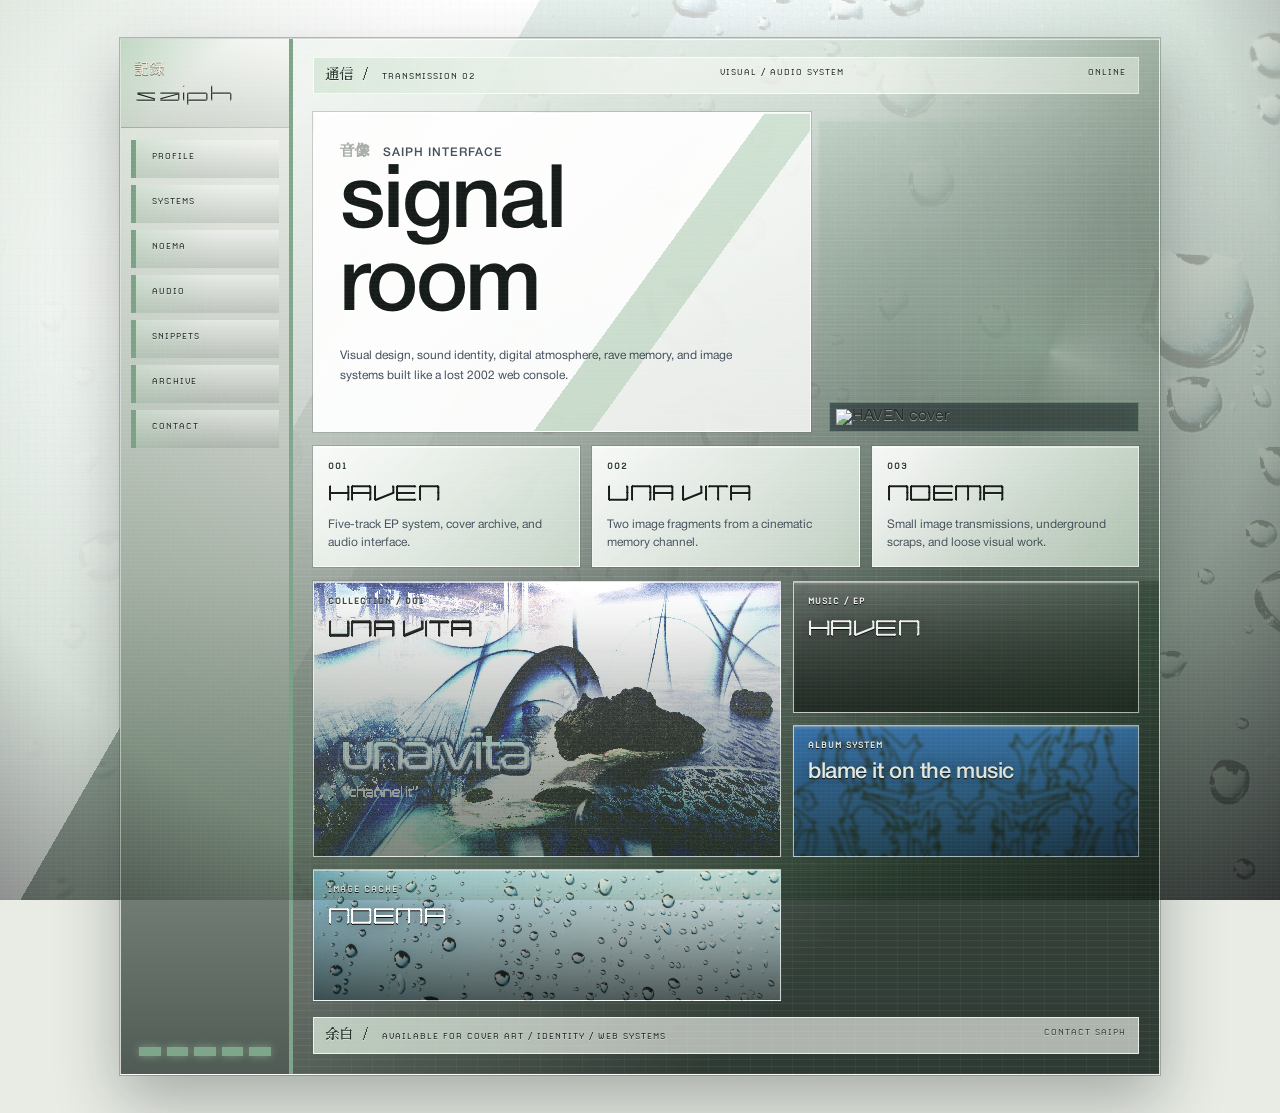
==== commit 597bbf12: "changes changes overall" ====
--- a/index.html
+++ b/index.html
@@ -48,7 +48,7 @@
         </div>
 
         <div class="hero-visual">
-          <img src="images/work/haven1.png" alt="HAVEN cover">
+          <img src="images/work/haven1.jpg" alt="HAVEN cover">
         </div>
       </div>
 
--- a/style.css
+++ b/style.css
@@ -1020,7 +1020,7 @@
 .work-image-haven {
   background:
     linear-gradient(rgba(255,255,255,0.12), rgba(255,132,0,0.16)),
-    url("images/work/haven1.png");
+    url("images/work/haven1.jpg");
 }
 
 .work-image-two {
@@ -1160,7 +1160,7 @@
       rgba(255, 232, 209, 0.5) 45%,
       rgba(255, 177, 93, 0.86) 100%
     ),
-    url("images/work/unavita1.png");
+    url("images/work/unavita1.jpg");
 }
 
 .haven-hero {
@@ -1173,7 +1173,7 @@
       rgba(255, 232, 209, 0.48) 45%,
       rgba(255, 177, 93, 0.84) 100%
     ),
-    url("images/work/haven1.png");
+    url("images/work/haven1.jpg");
   overflow: hidden;
 }
 
@@ -3391,7 +3391,7 @@
   grid-row: span 2;
   background:
     linear-gradient(rgba(255,255,255,0.24), rgba(2,5,12,0.58)),
-    url("images/work/unavita1.png");
+    url("images/work/unavita1.jpg");
   background-size: cover;
   background-position: center;
 }
@@ -3405,7 +3405,7 @@
 .dark-node {
   background:
     linear-gradient(135deg, rgba(239,156,0,0.26), rgba(2,5,12,0.76)),
-    url("images/work/haven1.png");
+    url("images/work/haven1.jpg");
   background-size: cover;
 }
 
@@ -3976,7 +3976,7 @@
 .large-node {
   background:
     linear-gradient(rgba(255,255,255,0.18), rgba(21,27,24,0.56)),
-    url("images/work/unavita1.png");
+    url("images/work/unavita1.jpg");
   background-size: cover;
   background-position: center;
 }
@@ -3984,7 +3984,7 @@
 .dark-node {
   background:
     linear-gradient(rgba(255,255,255,0.12), rgba(21,27,24,0.62)),
-    url("images/work/haven1.png");
+    url("images/work/haven1.jpg");
   background-size: cover;
   background-position: center;
 }
@@ -3992,7 +3992,7 @@
 .archive-node {
   background:
     linear-gradient(rgba(255,255,255,0.1), rgba(21,27,24,0.48)),
-    url("images/rustic01.jpg");
+    url("images/alligatortexture.jpg");
   background-size: cover;
   background-position: center;
 }
@@ -4254,7 +4254,7 @@
   background:
     radial-gradient(circle at 18% 10%, rgba(255,255,255,0.92), transparent 20%),
     linear-gradient(rgba(246,249,242,0.78), rgba(38,53,44,0.78)),
-    url("images/work/unavita1.png");
+    url("images/work/unavita1.jpg");
   background-size: cover;
   background-position: center;
   filter: saturate(0.54) contrast(0.88) brightness(1.08);
@@ -4635,7 +4635,7 @@
 .dark-node {
   background:
     linear-gradient(rgba(255,255,255,0.1), rgba(21,27,24,0.64)),
-    url("images/work/haven1.png");
+    url("images/work/haven1.jpg");
   background-size: cover;
   background-position: center;
   filter: blur(0.18px) saturate(0.72) contrast(0.94);
@@ -4770,25 +4770,95 @@
   overflow-wrap: anywhere;
 }
 
-.noema-gallery {
-  column-count: 3;
-  column-gap: 10px;
-  margin-top: 14px;
-}
-
 .stage-news {
   grid-template-columns: repeat(3, 1fr);
 }
 
+.noema-gallery {
+  display: grid;
+  gap: 12px;
+  margin-top: 14px;
+}
+
+.noema-group {
+  display: grid;
+  gap: 10px;
+}
+
+.noema-group-head {
+  padding: 14px;
+  background:
+    linear-gradient(135deg, rgba(255,255,255,0.82), rgba(184,214,189,0.3)),
+    rgba(244,247,241,0.72);
+  border: 1px solid rgba(255,255,255,0.74);
+  box-shadow:
+    0 0 0 1px rgba(76,86,80,0.24),
+    inset 0 1px 0 rgba(255,255,255,0.72);
+}
+
+.noema-group-head span {
+  display: block;
+  margin-bottom: 8px;
+  color: var(--mist-green-dark);
+  font-family: "SaiphInterface", Tahoma, Verdana, Arial, sans-serif;
+  font-size: 10px;
+  letter-spacing: 1px;
+  text-transform: uppercase;
+}
+
+.noema-group-head strong {
+  display: block;
+  color: var(--mist-ink);
+  font-family: "SaiphBody", "Helvetica Neue", Arial, sans-serif;
+  font-size: 20px;
+  line-height: 1.1;
+  letter-spacing: -0.01em;
+  text-transform: lowercase;
+}
+
+.noema-group-head p {
+  max-width: 720px;
+  margin: 8px 0 0;
+  color: rgba(21,27,24,0.66);
+  font-size: 12px;
+  line-height: 1.55;
+}
+
+.noema-group-grid {
+  display: grid;
+  grid-template-columns: repeat(auto-fit, minmax(220px, 1fr));
+  gap: 10px;
+  align-items: start;
+}
+
 .noema-art {
-  display: inline-block;
+  position: relative;
   width: 100%;
-  margin: 0 0 10px;
+  margin: 0;
   padding: clamp(5px, 1.1vw, 7px);
-  break-inside: avoid;
+  overflow: hidden;
   background:
     linear-gradient(135deg, rgba(255,255,255,0.82), rgba(184,214,189,0.28)),
     rgba(21,27,24,0.56);
+  transition:
+    transform 0.28s ease,
+    filter 0.28s ease,
+    box-shadow 0.28s ease;
+}
+
+.noema-art:hover,
+.noema-art:focus-within {
+  z-index: 2;
+  transform: translateY(-3px) scale(1.018);
+  filter: drop-shadow(0 18px 24px rgba(8,13,12,0.28));
+}
+
+.noema-image-link {
+  position: relative;
+  display: block;
+  overflow: hidden;
+  color: inherit;
+  text-decoration: none;
 }
 
 .noema-art img {
@@ -4797,6 +4867,75 @@
   height: auto;
   object-fit: contain;
   background: rgba(244,247,241,0.72);
+  transition:
+    transform 0.42s ease,
+    filter 0.42s ease;
+}
+
+.noema-art:hover img,
+.noema-art:focus-within img {
+  transform: scale(1.035);
+  filter: saturate(1.08) contrast(1.04);
+}
+
+.noema-image-link::after {
+  content: "";
+  position: absolute;
+  inset: 0;
+  opacity: 0;
+  background: rgba(244,247,241,0.08);
+  backdrop-filter: blur(1.5px);
+  transition: opacity 0.28s ease;
+}
+
+.noema-art:hover .noema-image-link::after,
+.noema-art:focus-within .noema-image-link::after {
+  opacity: 1;
+}
+
+.noema-zoom-icon {
+  position: absolute;
+  right: 10px;
+  top: 10px;
+  z-index: 1;
+  width: 26px;
+  height: 26px;
+  opacity: 0;
+  border: 1px solid rgba(255,255,255,0.86);
+  background: rgba(21,27,24,0.48);
+  box-shadow: 0 0 18px rgba(255,255,255,0.2);
+  transition:
+    opacity 0.28s ease,
+    transform 0.28s ease;
+}
+
+.noema-zoom-icon::before {
+  content: "";
+  position: absolute;
+  left: 7px;
+  top: 6px;
+  width: 8px;
+  height: 8px;
+  border: 2px solid rgba(255,255,255,0.92);
+  border-radius: 50%;
+}
+
+.noema-zoom-icon::after {
+  content: "";
+  position: absolute;
+  left: 16px;
+  top: 16px;
+  width: 8px;
+  height: 2px;
+  background: rgba(255,255,255,0.92);
+  transform: rotate(45deg);
+  transform-origin: left center;
+}
+
+.noema-art:hover .noema-zoom-icon,
+.noema-art:focus-within .noema-zoom-icon {
+  opacity: 1;
+  transform: translate(-2px, 2px);
 }
 
 .noema-art figcaption {
@@ -5041,10 +5180,6 @@
     object-fit: contain;
   }
 
-  .noema-gallery {
-    column-count: 1;
-  }
-
   .player-track,
   .player-controls button {
     min-height: 42px;
@@ -5063,8 +5198,8 @@
     grid-template-columns: 1fr;
   }
 
-  .noema-gallery {
-    column-count: 2;
+  .noema-group-grid {
+    grid-template-columns: repeat(auto-fit, minmax(190px, 1fr));
   }
 }
 
@@ -5073,7 +5208,7 @@
   background:
     radial-gradient(circle at 20% 12%, rgba(255,255,255,0.88), transparent 22%),
     linear-gradient(rgba(235,244,248,0.78), rgba(23,37,48,0.88)),
-    url("images/work/haven1.png");
+    url("images/work/haven1.jpg");
   background-size: cover;
   background-position: center;
   filter: saturate(0.48) contrast(0.86) brightness(1.08);
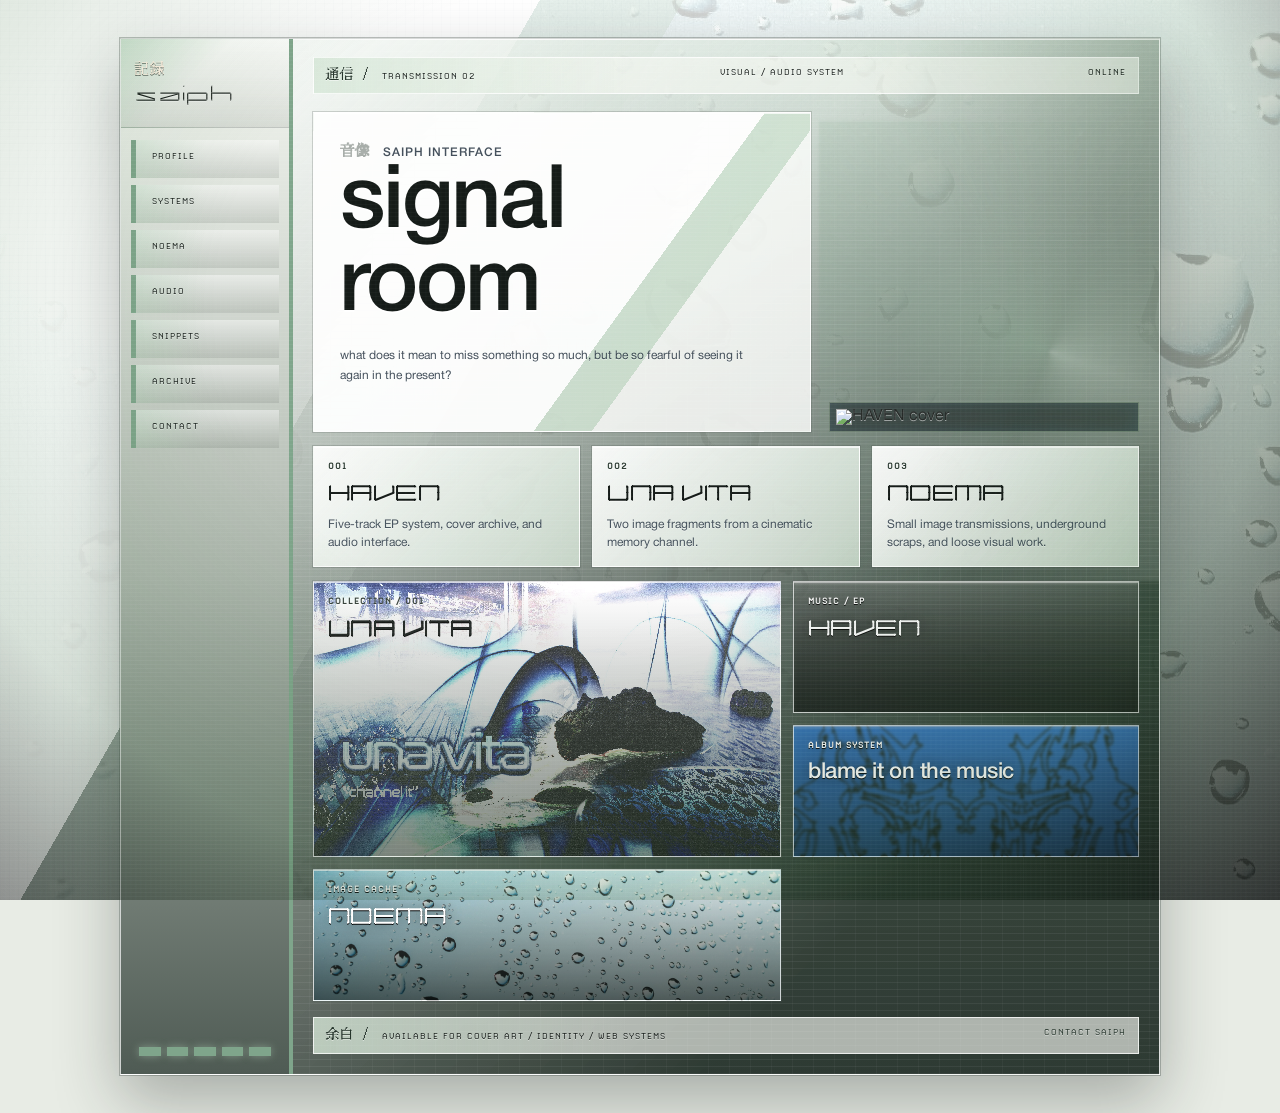
==== commit ba8b3458: "again" ====
--- a/index.html
+++ b/index.html
@@ -42,8 +42,8 @@
           <p class="console-kicker">saiph interface</p>
           <h1>signal<br>room</h1>
           <p>
-            Visual design, sound identity, digital atmosphere, rave memory,
-            and image systems built like a lost 2002 web console.
+            what does it mean to miss something so much, but
+            be so fearful of seeing it again in the present?
           </p>
         </div>
 
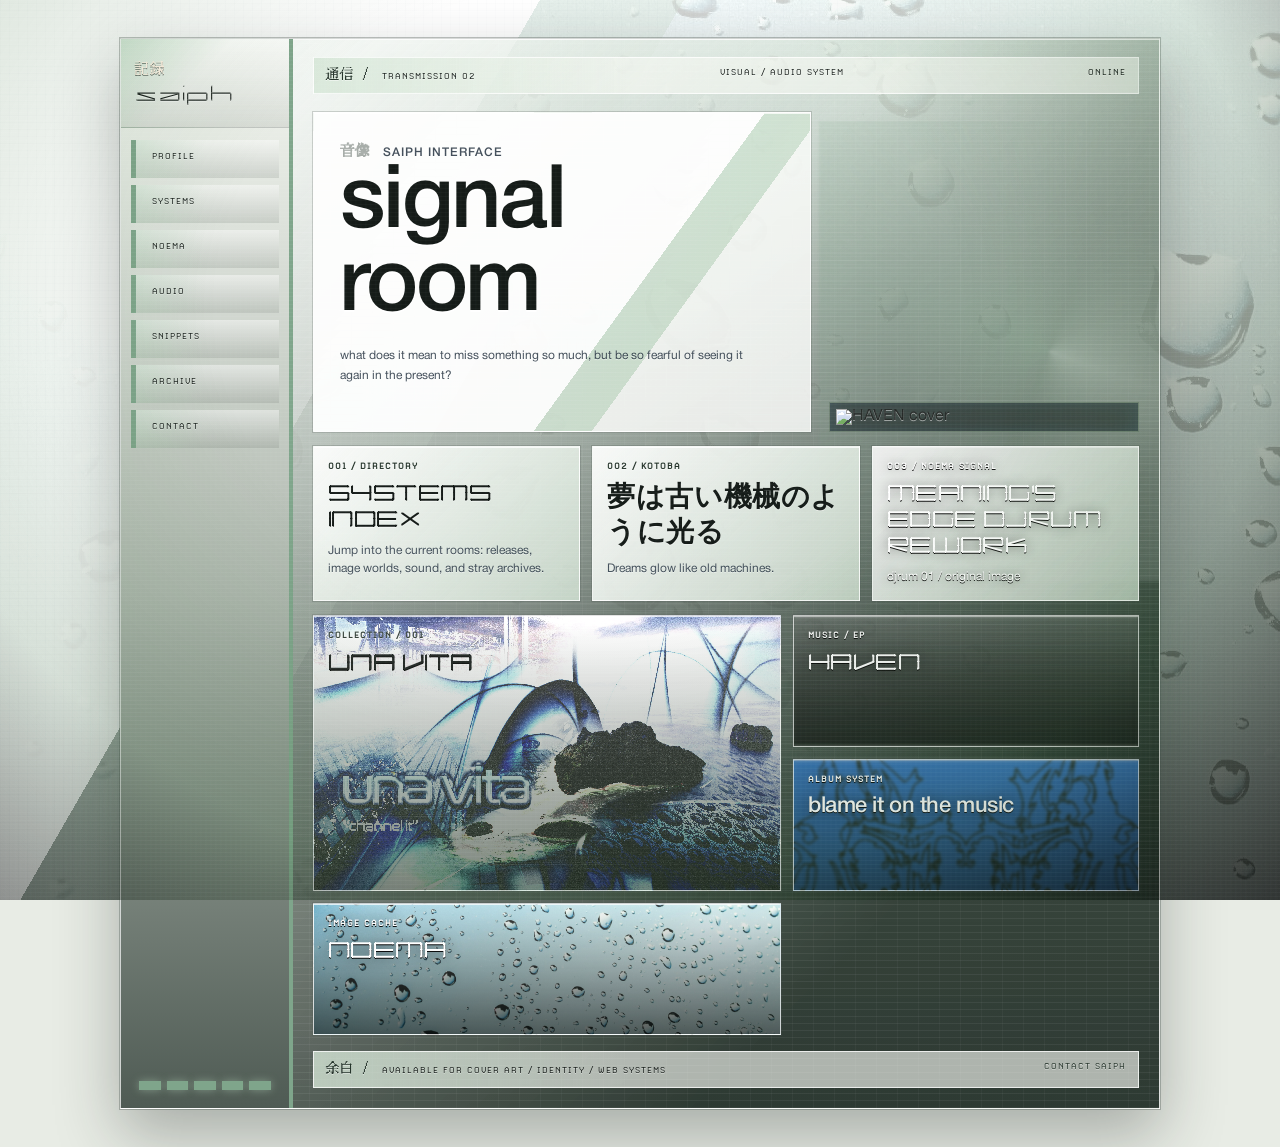
==== commit ff9314ac: "moreagain" ====
--- a/index.html
+++ b/index.html
@@ -53,21 +53,21 @@
       </div>
 
       <section class="stage-news">
-        <article>
-          <span>001</span>
-          <strong>HAVEN</strong>
-          <p>Five-track EP system, cover archive, and audio interface.</p>
+        <a href="#work" class="home-module directory-module">
+          <span>001 / directory</span>
+          <strong>systems index</strong>
+          <p>Jump into the current rooms: releases, image worlds, sound, and stray archives.</p>
+        </a>
+        <article class="home-module quote-module" data-random-quote>
+          <span>002 / kotoba</span>
+          <strong data-quote-text>静けさの中に信号がある</strong>
+          <p data-quote-translation>There is a signal inside stillness.</p>
         </article>
-        <article>
-          <span>002</span>
-          <strong>UNA VITA</strong>
-          <p>Two image fragments from a cinematic memory channel.</p>
-        </article>
-        <article>
-          <span>003</span>
-          <strong>NOEMA</strong>
-          <p>Small image transmissions, underground scraps, and loose visual work.</p>
-        </article>
+        <a href="noema.html" class="home-module noema-highlight-module" data-noema-highlight>
+          <span>003 / noema signal</span>
+          <strong data-highlight-title>loading cache</strong>
+          <p data-highlight-note>Pulling one image from the underground folder.</p>
+        </a>
       </section>
 
       <section class="stage-work" id="work">
--- a/style.css
+++ b/style.css
@@ -3334,6 +3334,7 @@
 }
 
 .stage-news article,
+.home-module,
 .work-node,
 .audio-cover,
 .audio-console {
@@ -3347,6 +3348,7 @@
 }
 
 .stage-news span,
+.home-module span,
 .work-node span {
   display: block;
   margin-bottom: 8px;
@@ -3358,6 +3360,7 @@
 }
 
 .stage-news strong,
+.home-module strong,
 .work-node strong {
   display: block;
   color: #06101e;
@@ -3371,6 +3374,67 @@
   color: rgba(9,24,40,0.74);
   font-size: 12px;
   line-height: 1.5;
+}
+
+.home-module {
+  min-height: 132px;
+  overflow: hidden;
+  color: inherit;
+  text-decoration: none;
+  transition:
+    transform 0.28s ease,
+    filter 0.28s ease,
+    box-shadow 0.28s ease;
+}
+
+.home-module:hover,
+.home-module:focus-visible {
+  transform: translateY(-3px);
+  filter: saturate(1.06) contrast(1.02);
+}
+
+.quote-module strong {
+  font-family: "SaiphBody", "Helvetica Neue", Arial, sans-serif;
+  font-size: clamp(18px, 2.8vw, 28px);
+  line-height: 1.25;
+  letter-spacing: 0;
+}
+
+.noema-highlight-module {
+  background:
+    linear-gradient(rgba(244,247,241,0.46), rgba(18,26,25,0.68)),
+    var(--highlight-image, url("images/waterdrops1.jpg"));
+  background-size: cover;
+  background-position: center;
+}
+
+.noema-highlight-module.has-highlight-image::before {
+  content: "";
+  position: absolute;
+  inset: 0;
+  opacity: 0.22;
+  backdrop-filter: blur(1.2px);
+  background: rgba(18,26,25,0.18);
+  transition: opacity 0.28s ease;
+}
+
+.noema-highlight-module.has-highlight-image:hover::before,
+.noema-highlight-module.has-highlight-image:focus-visible::before {
+  opacity: 0.08;
+}
+
+.noema-highlight-module span,
+.noema-highlight-module strong,
+.noema-highlight-module p {
+  position: relative;
+  z-index: 1;
+}
+
+.noema-highlight-module.has-highlight-image span,
+.noema-highlight-module.has-highlight-image strong,
+.noema-highlight-module.has-highlight-image p {
+  color: #ffffff;
+  text-shadow: 0 1px 0 rgba(0,0,0,0.9), 0 0 12px rgba(0,0,0,0.48);
 }
 
 .stage-work {
@@ -3586,6 +3650,7 @@
 
 .hero-copy,
 .stage-news article,
+.home-module,
 .work-node,
 .audio-cover,
 .audio-console,
@@ -3607,11 +3672,13 @@
 
 .hero-copy h1,
 .stage-news strong,
+.home-module strong,
 .work-node strong {
   color: var(--mist-ink);
 }
 
 .stage-news span,
+.home-module span,
 .work-node span,
 .console-kicker {
   color: var(--mist-green-dark);
